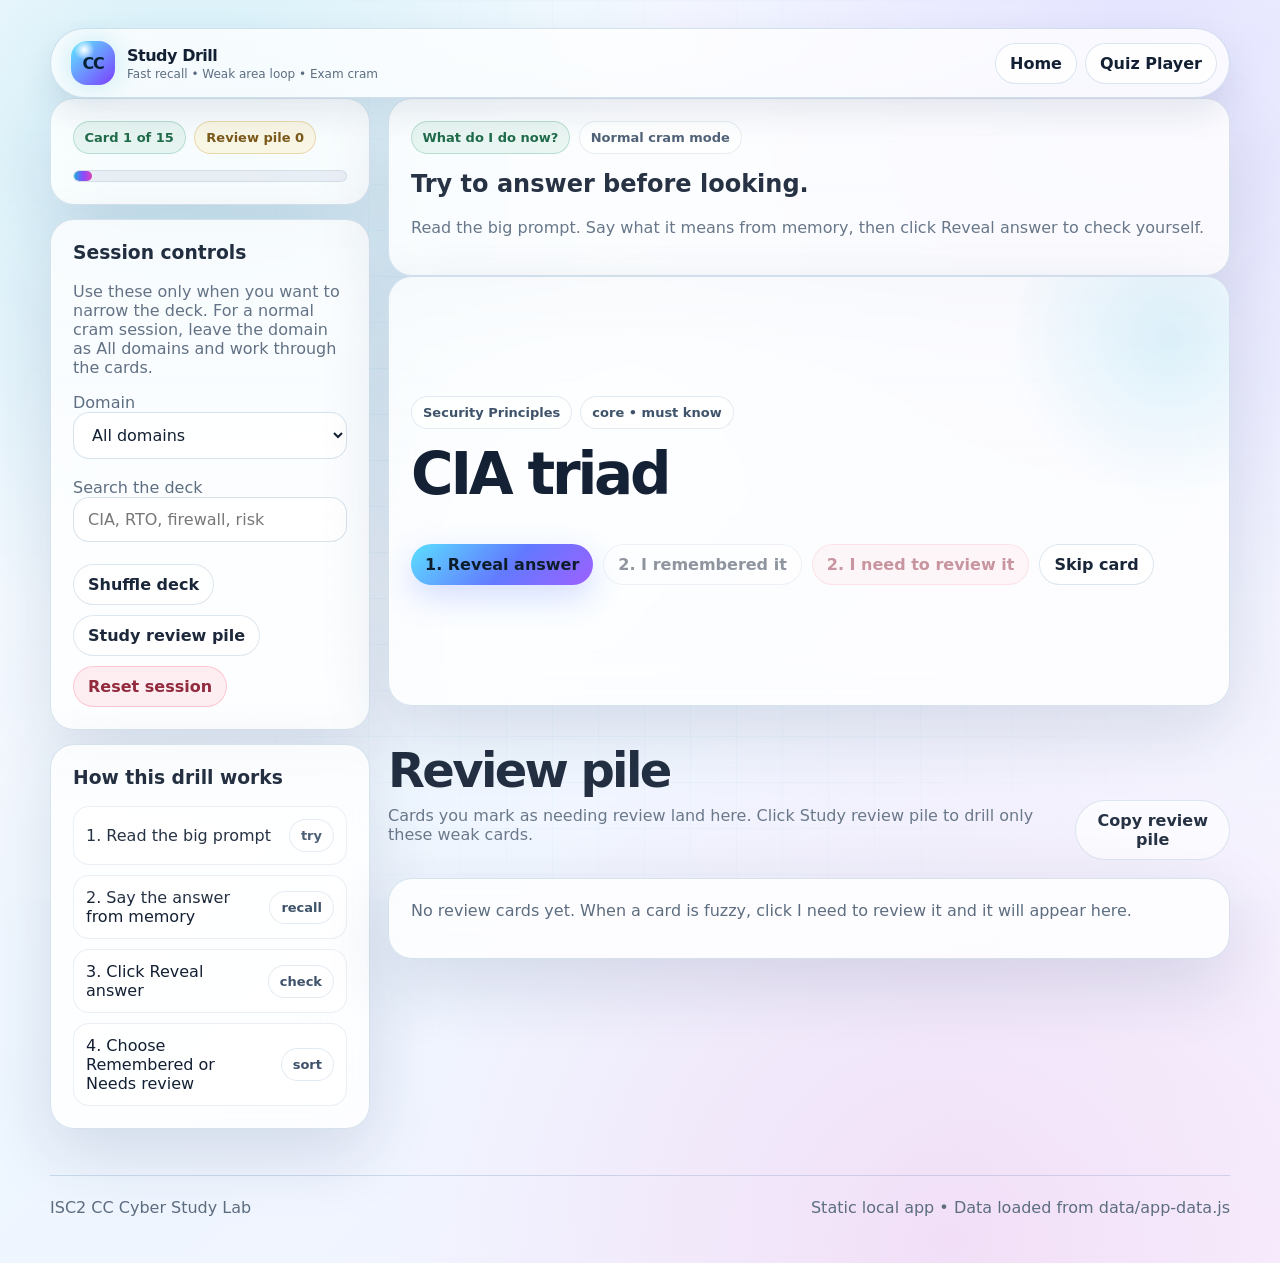
==== tools/drill/index.html @ 87a6f444 "Make drill tool usage clearer" ====
<!doctype html>
<html lang="en">
<head>
  <meta charset="utf-8">
  <meta name="viewport" content="width=device-width, initial-scale=1">
  <title>ISC2 CC Study Drill</title>
  <meta name="description" content="A cyber styled ISC2 CC drill trainer for fast recall and weak area review.">
  <link rel="stylesheet" href="../../assets/styles.css">
</head>
<body>
  <div class="app-shell app-main">
    <header class="nav">
      <a class="brand" href="../../index.html">
        <div class="logo">CC</div>
        <div>
          <div class="brand-title">Study Drill</div>
          <div class="brand-subtitle">Fast recall • Weak area loop • Exam cram</div>
        </div>
      </a>
      <nav class="nav-links">
        <a class="nav-link" href="../../index.html">Home</a>
        <a class="nav-link" href="../quiz/index.html">Quiz Player</a>
      </nav>
    </header>

    <main class="workspace">
      <aside class="sidebar">
        <section class="panel">
          <div class="pill-row">
            <span class="pill good" id="cardCounter">Card 1 of 1</span>
            <span class="pill warn" id="weakCounter">Review pile 0</span>
          </div>
          <div class="progress-shell"><div class="progress-bar" id="progressBar"></div></div>
        </section>

        <section class="panel">
          <h3>Session controls</h3>
          <p class="muted">Use these only when you want to narrow the deck. For a normal cram session, leave the domain as All domains and work through the cards.</p>
          <label class="muted" for="domainFilter">Domain</label>
          <select class="select" id="domainFilter"></select>
          <br><br>
          <label class="muted" for="searchInput">Search the deck</label>
          <input class="search" id="searchInput" placeholder="CIA, RTO, firewall, risk">
          <div class="actions">
            <button class="ghost" id="shuffleBtn">Shuffle deck</button>
            <button class="ghost" id="weakOnlyBtn">Study review pile</button>
            <button class="danger" id="resetBtn">Reset session</button>
          </div>
        </section>

        <section class="panel">
          <h3>How this drill works</h3>
          <div class="table-list">
            <div class="list-row"><span>1. Read the big prompt</span><span class="pill">try</span></div>
            <div class="list-row"><span>2. Say the answer from memory</span><span class="pill">recall</span></div>
            <div class="list-row"><span>3. Click Reveal answer</span><span class="pill">check</span></div>
            <div class="list-row"><span>4. Choose Remembered or Needs review</span><span class="pill">sort</span></div>
          </div>
        </section>
      </aside>

      <section>
        <article class="card">
          <div class="pill-row">
            <span class="pill good">What do I do now?</span>
            <span class="pill" id="modePill">Normal cram mode</span>
          </div>
          <h2 id="taskTitle">Try to answer before looking.</h2>
          <p class="muted" id="taskText">Read the big prompt below. Do not click Reveal until you have tried to say the answer out loud or in your head.</p>
        </article>

        <article class="card flashcard">
          <div class="pill-row">
            <span class="pill" id="domainPill">Domain</span>
            <span class="pill" id="tagPill">Study card</span>
          </div>
          <h1 class="prompt-title" id="promptTitle">Loading</h1>
          <div class="answer-box hidden" id="answerBox">
            <strong>Correct answer</strong>
            <p id="answerText"></p>
            <strong>Memory hook</strong>
            <p id="memoryHook"></p>
          </div>
          <div class="actions">
            <button class="primary" id="revealBtn">1. Reveal answer</button>
            <button id="knownBtn">2. I remembered it</button>
            <button class="danger" id="weakBtn">2. I need to review it</button>
            <button class="ghost" id="nextBtn">Skip card</button>
          </div>
        </article>

        <section class="section">
          <div class="section-head">
            <div>
              <h2>Review pile</h2>
              <p class="muted">Cards you mark as needing review land here. Click Study review pile to drill only these weak cards.</p>
            </div>
            <button class="ghost" id="copyWeakBtn">Copy review pile</button>
          </div>
          <div class="panel table-list" id="weakList"></div>
        </section>
      </section>
    </main>

    <footer class="footer">
      <span>ISC2 CC Cyber Study Lab</span>
      <span>Static local app • Data loaded from data/app-data.js</span>
    </footer>
  </div>

  <script src="../../data/app-data.js"></script>
  <script>
    const data = window.ISC2_CC_DATA || { domains: [], drills: [] }
    const allCards = data.drills || []
    let filteredCards = [...allCards]
    let weakCards = []
    let currentIndex = 0
    let revealed = false
    let weakReviewMode = false

    const els = {
      cardCounter: document.getElementById('cardCounter'),
      weakCounter: document.getElementById('weakCounter'),
      progressBar: document.getElementById('progressBar'),
      domainFilter: document.getElementById('domainFilter'),
      searchInput: document.getElementById('searchInput'),
      promptTitle: document.getElementById('promptTitle'),
      answerBox: document.getElementById('answerBox'),
      answerText: document.getElementById('answerText'),
      memoryHook: document.getElementById('memoryHook'),
      domainPill: document.getElementById('domainPill'),
      tagPill: document.getElementById('tagPill'),
      weakList: document.getElementById('weakList'),
      taskTitle: document.getElementById('taskTitle'),
      taskText: document.getElementById('taskText'),
      modePill: document.getElementById('modePill'),
      knownBtn: document.getElementById('knownBtn'),
      weakBtn: document.getElementById('weakBtn')
    }

    function init() {
      const domains = ['All domains', ...new Set(allCards.map(card => card.domain).filter(Boolean))]
      els.domainFilter.innerHTML = domains.map(domain => `<option value="${domain}">${domain}</option>`).join('')
      applyFilters()
      bindEvents()
    }

    function bindEvents() {
      document.getElementById('revealBtn').onclick = reveal
      document.getElementById('knownBtn').onclick = markKnown
      document.getElementById('weakBtn').onclick = markWeak
      document.getElementById('nextBtn').onclick = nextCard
      document.getElementById('shuffleBtn').onclick = shuffleCards
      document.getElementById('weakOnlyBtn').onclick = reviewWeakOnly
      document.getElementById('resetBtn').onclick = resetSession
      document.getElementById('copyWeakBtn').onclick = copyWeak
      els.domainFilter.onchange = applyFilters
      els.searchInput.oninput = applyFilters
    }

    function currentCard() {
      return filteredCards[currentIndex]
    }

    function applyFilters() {
      weakReviewMode = false
      const domain = els.domainFilter.value || 'All domains'
      const query = els.searchInput.value.trim().toLowerCase()
      filteredCards = allCards.filter(card => {
        const domainMatch = domain === 'All domains' || card.domain === domain
        const searchable = `${card.prompt} ${card.answer} ${card.memoryHook || ''} ${(card.tags || []).join(' ')}`.toLowerCase()
        return domainMatch && searchable.includes(query)
      })
      currentIndex = 0
      render()
    }

    function render() {
      if (!filteredCards.length) {
        els.promptTitle.textContent = 'No cards match this filter'
        els.answerBox.classList.add('hidden')
        els.cardCounter.textContent = 'Card 0 of 0'
        els.progressBar.style.width = '0%'
        els.taskTitle.textContent = 'No matching cards found.'
        els.taskText.textContent = 'Clear the search box or choose All domains to bring cards back.'
        return
      }

      const card = currentCard()
      revealed = false
      els.promptTitle.textContent = card.prompt
      els.answerText.textContent = card.answer
      els.memoryHook.textContent = card.memoryHook || 'No memory hook added yet.'
      els.domainPill.textContent = card.domain || 'Unmapped domain'
      els.tagPill.textContent = (card.tags || ['study card']).join(' • ')
      els.answerBox.classList.add('hidden')
      els.cardCounter.textContent = `Card ${currentIndex + 1} of ${filteredCards.length}`
      els.weakCounter.textContent = `Review pile ${weakCards.length}`
      els.progressBar.style.width = `${((currentIndex + 1) / filteredCards.length) * 100}%`
      els.taskTitle.textContent = 'Try to answer before looking.'
      els.taskText.textContent = 'Read the big prompt. Say what it means from memory, then click Reveal answer to check yourself.'
      els.modePill.textContent = weakReviewMode ? 'Review pile mode' : 'Normal cram mode'
      els.knownBtn.style.opacity = '0.48'
      els.weakBtn.style.opacity = '0.48'
      renderWeakList()
    }

    function reveal() {
      revealed = true
      els.answerBox.classList.remove('hidden')
      els.taskTitle.textContent = 'Now choose your result.'
      els.taskText.textContent = 'If you knew it without help, click I remembered it. If it was fuzzy, wrong, or slow, click I need to review it.'
      els.knownBtn.style.opacity = '1'
      els.weakBtn.style.opacity = '1'
    }

    function markKnown() {
      if (!revealed) {
        reveal()
        return
      }
      const card = currentCard()
      weakCards = weakCards.filter(item => item.id !== card.id)
      nextCard()
    }

    function markWeak() {
      if (!revealed) {
        reveal()
        return
      }
      const card = currentCard()
      if (!weakCards.some(item => item.id === card.id)) weakCards.push(card)
      nextCard()
    }

    function nextCard() {
      if (!filteredCards.length) return
      currentIndex = (currentIndex + 1) % filteredCards.length
      render()
    }

    function shuffleCards() {
      filteredCards = filteredCards.map(value => ({ value, sort: Math.random() })).sort((a, b) => a.sort - b.sort).map(item => item.value)
      currentIndex = 0
      render()
    }

    function reviewWeakOnly() {
      if (!weakCards.length) {
        alert('No review cards yet. Mark something as I need to review it first.')
        return
      }
      weakReviewMode = true
      filteredCards = [...weakCards]
      currentIndex = 0
      render()
    }

    function resetSession() {
      weakReviewMode = false
      weakCards = []
      filteredCards = [...allCards]
      currentIndex = 0
      els.domainFilter.value = 'All domains'
      els.searchInput.value = ''
      render()
    }

    function renderWeakList() {
      if (!weakCards.length) {
        els.weakList.innerHTML = '<p class="muted">No review cards yet. When a card is fuzzy, click I need to review it and it will appear here.</p>'
        return
      }
      els.weakList.innerHTML = weakCards.map(card => `<div class="list-row"><span>${card.prompt}</span><span class="pill warn">${card.domain}</span></div>`).join('')
    }

    function copyWeak() {
      navigator.clipboard.writeText(JSON.stringify(weakCards, null, 2))
      alert('Review pile copied to clipboard')
    }

    init()
  </script>
</body>
</html>
---- assets/styles.css ----
:root {
  color-scheme: light;
  --bg: #f6f9ff;
  --surface: rgba(255, 255, 255, 0.82);
  --surface-strong: rgba(255, 255, 255, 0.96);
  --panel: rgba(255, 255, 255, 0.86);
  --panel-strong: rgba(255, 255, 255, 0.98);
  --line: rgba(38, 103, 155, 0.18);
  --line-strong: rgba(35, 137, 184, 0.35);
  --text: #132033;
  --muted: #5d6d80;
  --cyan: #05a8d8;
  --blue: #4267ff;
  --violet: #7c3cff;
  --pink: #d92fb2;
  --green: #0b8f55;
  --red: #c7334c;
  --amber: #b97900;
  --shadow: 0 24px 70px rgba(29, 53, 89, 0.14);
  --shadow-soft: 0 14px 35px rgba(29, 53, 89, 0.10);
  --radius: 24px;
}

* {
  box-sizing: border-box;
}

html {
  min-height: 100%;
  scroll-behavior: smooth;
}

body {
  min-height: 100%;
  margin: 0;
  font-family: Inter, ui-sans-serif, system-ui, -apple-system, BlinkMacSystemFont, "Segoe UI", sans-serif;
  background:
    radial-gradient(circle at 14% 10%, rgba(5, 168, 216, 0.18), transparent 32%),
    radial-gradient(circle at 88% 4%, rgba(124, 60, 255, 0.12), transparent 34%),
    radial-gradient(circle at 74% 98%, rgba(217, 47, 178, 0.10), transparent 36%),
    linear-gradient(135deg, #fbfdff 0%, #eef6ff 46%, #f7f2ff 100%);
  color: var(--text);
  overflow-x: hidden;
}

body::before {
  content: "";
  position: fixed;
  inset: 0;
  pointer-events: none;
  background-image:
    linear-gradient(rgba(5, 168, 216, 0.09) 1px, transparent 1px),
    linear-gradient(90deg, rgba(5, 168, 216, 0.07) 1px, transparent 1px);
  background-size: 46px 46px;
  mask-image: radial-gradient(circle at center, black, transparent 80%);
}

body::after {
  content: "";
  position: fixed;
  inset: 0;
  pointer-events: none;
  opacity: 0.28;
  background: linear-gradient(180deg, rgba(255,255,255,0.54), transparent 48%, rgba(255,255,255,0.36));
}

a {
  color: inherit;
  text-decoration: none;
}

.app-shell {
  width: min(1180px, calc(100% - 34px));
  margin: 0 auto;
  padding: 24px 0 46px;
  position: relative;
}

.nav {
  position: sticky;
  top: 14px;
  z-index: 30;
  display: flex;
  align-items: center;
  justify-content: space-between;
  gap: 16px;
  padding: 12px;
  border: 1px solid var(--line);
  border-radius: 999px;
  background: rgba(255, 255, 255, 0.76);
  backdrop-filter: blur(18px);
  box-shadow: var(--shadow-soft);
}

.brand {
  display: flex;
  gap: 12px;
  align-items: center;
  padding-left: 8px;
}

.logo {
  width: 44px;
  height: 44px;
  border-radius: 16px;
  display: grid;
  place-items: center;
  background:
    radial-gradient(circle at 30% 20%, white, transparent 22%),
    linear-gradient(135deg, #5deaff, #7c3cff);
  color: #062233;
  font-weight: 900;
  letter-spacing: -0.08em;
  box-shadow: 0 0 28px rgba(5, 168, 216, 0.22);
}

.brand-title {
  font-weight: 900;
  letter-spacing: -0.03em;
}

.brand-subtitle {
  color: var(--muted);
  font-size: 12px;
  margin-top: 2px;
}

.nav-links {
  display: flex;
  gap: 8px;
  flex-wrap: wrap;
  justify-content: flex-end;
}

.nav-link,
.button,
button,
select,
input {
  font: inherit;
}

.nav-link,
.button,
button {
  border: 1px solid rgba(38, 103, 155, 0.16);
  color: var(--text);
  background: rgba(255, 255, 255, 0.76);
  padding: 10px 14px;
  border-radius: 999px;
  cursor: pointer;
  font-weight: 800;
  transition: transform 0.18s ease, border-color 0.18s ease, background 0.18s ease, box-shadow 0.18s ease;
}

.nav-link:hover,
.button:hover,
button:hover {
  transform: translateY(-1px);
  border-color: var(--line-strong);
  box-shadow: 0 0 24px rgba(5, 168, 216, 0.13);
}

.button.primary,
button.primary {
  background: linear-gradient(135deg, #58dfff, #5e76ff 54%, #9b5cff);
  color: #061827;
  border: 0;
  box-shadow: 0 12px 32px rgba(66, 103, 255, 0.22);
}

.button.ghost,
button.ghost {
  background: rgba(255, 255, 255, 0.70);
}

.button.danger,
button.danger {
  color: #8d1f34;
  background: rgba(255, 91, 120, 0.10);
  border-color: rgba(255, 91, 120, 0.28);
}

.hero {
  min-height: 72vh;
  display: grid;
  grid-template-columns: 1.08fr 0.92fr;
  gap: 28px;
  align-items: center;
  padding: 54px 0 30px;
}

.kicker {
  display: inline-flex;
  align-items: center;
  gap: 10px;
  padding: 8px 12px;
  border: 1px solid var(--line);
  border-radius: 999px;
  background: rgba(5, 168, 216, 0.08);
  color: #075b76;
  font-size: 13px;
  font-weight: 800;
  margin-bottom: 20px;
}

.kicker-dot {
  width: 9px;
  height: 9px;
  border-radius: 50%;
  background: var(--green);
  box-shadow: 0 0 16px rgba(11, 143, 85, 0.35);
}

h1,
h2,
h3,
p {
  margin-top: 0;
}

h1 {
  font-size: clamp(42px, 7vw, 88px);
  line-height: 0.92;
  letter-spacing: -0.075em;
  margin-bottom: 20px;
}

.gradient-text {
  background: linear-gradient(100deg, #132033, #058eb7, #8a3cff, #d92fb2);
  background-clip: text;
  color: transparent;
}

.lead {
  color: #53687f;
  font-size: clamp(18px, 2.2vw, 23px);
  line-height: 1.55;
  max-width: 760px;
}

.hero-actions {
  display: flex;
  flex-wrap: wrap;
  gap: 12px;
  margin: 28px 0;
}

.stats {
  display: grid;
  grid-template-columns: repeat(3, minmax(0, 1fr));
  gap: 12px;
  margin-top: 28px;
}

.stat,
.card,
.panel,
.tool-card,
.console {
  border: 1px solid var(--line);
  border-radius: var(--radius);
  background: linear-gradient(180deg, rgba(255,255,255,0.94), rgba(255,255,255,0.70));
  box-shadow: var(--shadow);
  backdrop-filter: blur(22px);
}

.stat {
  padding: 18px;
}

.stat strong {
  display: block;
  font-size: 28px;
  letter-spacing: -0.04em;
}

.stat span {
  color: var(--muted);
  font-size: 13px;
}

.cyber-card {
  position: relative;
  min-height: 490px;
  overflow: hidden;
  padding: 24px;
  border-radius: 34px;
  border: 1px solid var(--line);
  background:
    linear-gradient(160deg, rgba(5, 168, 216, 0.16), transparent 38%),
    linear-gradient(320deg, rgba(217, 47, 178, 0.12), transparent 36%),
    rgba(255, 255, 255, 0.62);
  box-shadow: var(--shadow), inset 0 0 90px rgba(5, 168, 216, 0.08);
}

.orb {
  position: absolute;
  width: 240px;
  height: 240px;
  top: 68px;
  right: 38px;
  border-radius: 50%;
  background:
    radial-gradient(circle at 38% 34%, #ffffff, rgba(93,231,255,0.9) 12%, rgba(124,60,255,0.36) 42%, transparent 72%);
  filter: blur(2px);
  animation: float 7s ease-in-out infinite;
}

.ring {
  position: absolute;
  width: 320px;
  height: 320px;
  top: 28px;
  right: 0;
  border-radius: 50%;
  border: 1px solid rgba(5, 168, 216, 0.32);
  transform: rotateX(62deg) rotateZ(-24deg);
  box-shadow: 0 0 40px rgba(5,168,216,0.12);
}

.console {
  position: absolute;
  left: 24px;
  right: 24px;
  bottom: 24px;
  padding: 18px;
  background: rgba(255, 255, 255, 0.88);
  border-radius: 22px;
  font-family: ui-monospace, SFMono-Regular, Consolas, monospace;
  color: #17314f;
}

.console-line {
  display: flex;
  gap: 12px;
  padding: 7px 0;
  border-bottom: 1px solid rgba(38,103,155,0.12);
}

.console-line:last-child {
  border-bottom: 0;
}

.console-key {
  color: var(--green);
  white-space: nowrap;
}

@keyframes float {
  0%, 100% { transform: translateY(0) scale(1); }
  50% { transform: translateY(-16px) scale(1.04); }
}

.section {
  padding: 36px 0;
}

.section-head {
  display: flex;
  align-items: flex-end;
  justify-content: space-between;
  gap: 24px;
  margin-bottom: 18px;
}

.section h2 {
  font-size: clamp(30px, 4vw, 48px);
  letter-spacing: -0.055em;
  margin-bottom: 8px;
}

.muted {
  color: var(--muted);
}

.grid {
  display: grid;
  gap: 18px;
}

.grid.two {
  grid-template-columns: repeat(2, minmax(0, 1fr));
}

.grid.three {
  grid-template-columns: repeat(3, minmax(0, 1fr));
}

.tool-card {
  position: relative;
  overflow: hidden;
  min-height: 340px;
  padding: 26px;
  background:
    linear-gradient(140deg, rgba(255,255,255,0.96), rgba(255,255,255,0.74)),
    rgba(255, 255, 255, 0.82);
}

.tool-card::before {
  content: "";
  position: absolute;
  inset: -1px;
  background: radial-gradient(circle at 20% 0%, rgba(5,168,216,0.16), transparent 38%), radial-gradient(circle at 100% 20%, rgba(217,47,178,0.10), transparent 34%);
  opacity: 0.9;
  pointer-events: none;
}

.tool-card > * {
  position: relative;
}

.tool-icon {
  width: 58px;
  height: 58px;
  border-radius: 20px;
  display: grid;
  place-items: center;
  background: rgba(5, 168, 216, 0.10);
  border: 1px solid var(--line);
  font-size: 28px;
  margin-bottom: 18px;
}

.tool-card h3 {
  font-size: 28px;
  letter-spacing: -0.04em;
}

.feature-list {
  display: grid;
  gap: 9px;
  margin: 20px 0;
  padding: 0;
  list-style: none;
  color: #40566e;
}

.feature-list li {
  display: flex;
  gap: 10px;
  align-items: flex-start;
}

.feature-list li::before {
  content: "✦";
  color: var(--cyan);
}

.card,
.panel {
  padding: 22px;
  background: rgba(255, 255, 255, 0.82);
}

.app-main {
  padding-top: 28px;
}

.workspace {
  display: grid;
  grid-template-columns: 320px 1fr;
  gap: 18px;
  align-items: start;
}

.sidebar {
  position: sticky;
  top: 96px;
  display: grid;
  gap: 14px;
}

.select,
.search,
textarea {
  width: 100%;
  border: 1px solid var(--line);
  border-radius: 16px;
  color: var(--text);
  background: rgba(255,255,255,0.82);
  padding: 12px 14px;
  outline: none;
}

.select:focus,
.search:focus,
textarea:focus {
  border-color: var(--line-strong);
  box-shadow: 0 0 0 4px rgba(5, 168, 216, 0.10);
}

textarea {
  min-height: 180px;
  font-family: ui-monospace, SFMono-Regular, Consolas, monospace;
  resize: vertical;
}

.progress-shell {
  height: 12px;
  overflow: hidden;
  border-radius: 999px;
  background: rgba(30, 71, 110, 0.08);
  border: 1px solid rgba(30, 71, 110, 0.10);
}

.progress-bar {
  height: 100%;
  width: 0%;
  background: linear-gradient(90deg, var(--cyan), var(--violet), var(--pink));
  border-radius: inherit;
  transition: width 0.25s ease;
}

.flashcard,
.quiz-card {
  min-height: 430px;
  display: grid;
  align-content: center;
  position: relative;
  overflow: hidden;
}

.flashcard::before,
.quiz-card::before {
  content: "";
  position: absolute;
  width: 360px;
  height: 360px;
  right: -120px;
  top: -120px;
  border-radius: 50%;
  background: radial-gradient(circle, rgba(5,168,216,0.13), transparent 65%);
}

.flashcard > *,
.quiz-card > * {
  position: relative;
}

.prompt-title,
.question-title {
  font-size: clamp(32px, 5vw, 58px);
  line-height: 1.02;
  letter-spacing: -0.055em;
  margin-bottom: 18px;
}

.answer-box {
  border: 1px solid rgba(11, 143, 85, 0.24);
  background: rgba(11, 143, 85, 0.07);
  border-radius: 22px;
  padding: 20px;
  color: #153b28;
  line-height: 1.6;
  margin: 18px 0;
}

.hidden {
  display: none !important;
}

.actions {
  display: flex;
  gap: 10px;
  flex-wrap: wrap;
  margin-top: 22px;
}

.pill-row {
  display: flex;
  gap: 8px;
  flex-wrap: wrap;
  margin-bottom: 16px;
}

.pill {
  display: inline-flex;
  align-items: center;
  gap: 8px;
  padding: 8px 11px;
  border-radius: 999px;
  background: rgba(255,255,255,0.72);
  border: 1px solid rgba(38,103,155,0.13);
  color: #3e526a;
  font-size: 13px;
  font-weight: 800;
}

.pill.good { color: #075b36; border-color: rgba(11,143,85,0.25); background: rgba(11,143,85,0.08); }
.pill.warn { color: #6c4700; border-color: rgba(185,121,0,0.28); background: rgba(255,209,102,0.18); }
.pill.bad { color: #8d1f34; border-color: rgba(199,51,76,0.24); background: rgba(255,91,120,0.10); }

.option-list {
  display: grid;
  gap: 12px;
  margin: 22px 0;
}

.option {
  width: 100%;
  text-align: left;
  border-radius: 18px;
  background: rgba(255,255,255,0.74);
  border: 1px solid rgba(38,103,155,0.14);
  padding: 16px;
  line-height: 1.45;
}

.option.selected {
  border-color: var(--cyan);
  background: rgba(5,168,216,0.10);
}

.option.correct {
  border-color: var(--green);
  background: rgba(11,143,85,0.10);
}

.option.wrong {
  border-color: var(--red);
  background: rgba(255,91,120,0.10);
}

.feedback {
  border-radius: 20px;
  padding: 18px;
  margin-top: 18px;
  border: 1px solid var(--line);
  background: rgba(255,255,255,0.72);
}

.table-list {
  display: grid;
  gap: 10px;
}

.list-row {
  display: flex;
  justify-content: space-between;
  gap: 12px;
  align-items: center;
  padding: 12px;
  border-radius: 16px;
  background: rgba(255,255,255,0.70);
  border: 1px solid rgba(38,103,155,0.10);
}

.footer {
  margin-top: 46px;
  padding-top: 22px;
  border-top: 1px solid var(--line);
  color: var(--muted);
  display: flex;
  justify-content: space-between;
  gap: 18px;
  flex-wrap: wrap;
}

@media (max-width: 920px) {
  .hero,
  .workspace,
  .grid.two,
  .grid.three {
    grid-template-columns: 1fr;
  }

  .sidebar {
    position: static;
  }

  .nav {
    border-radius: 24px;
    align-items: flex-start;
    flex-direction: column;
  }

  .nav-links {
    justify-content: flex-start;
  }

  .stats {
    grid-template-columns: 1fr;
  }
}
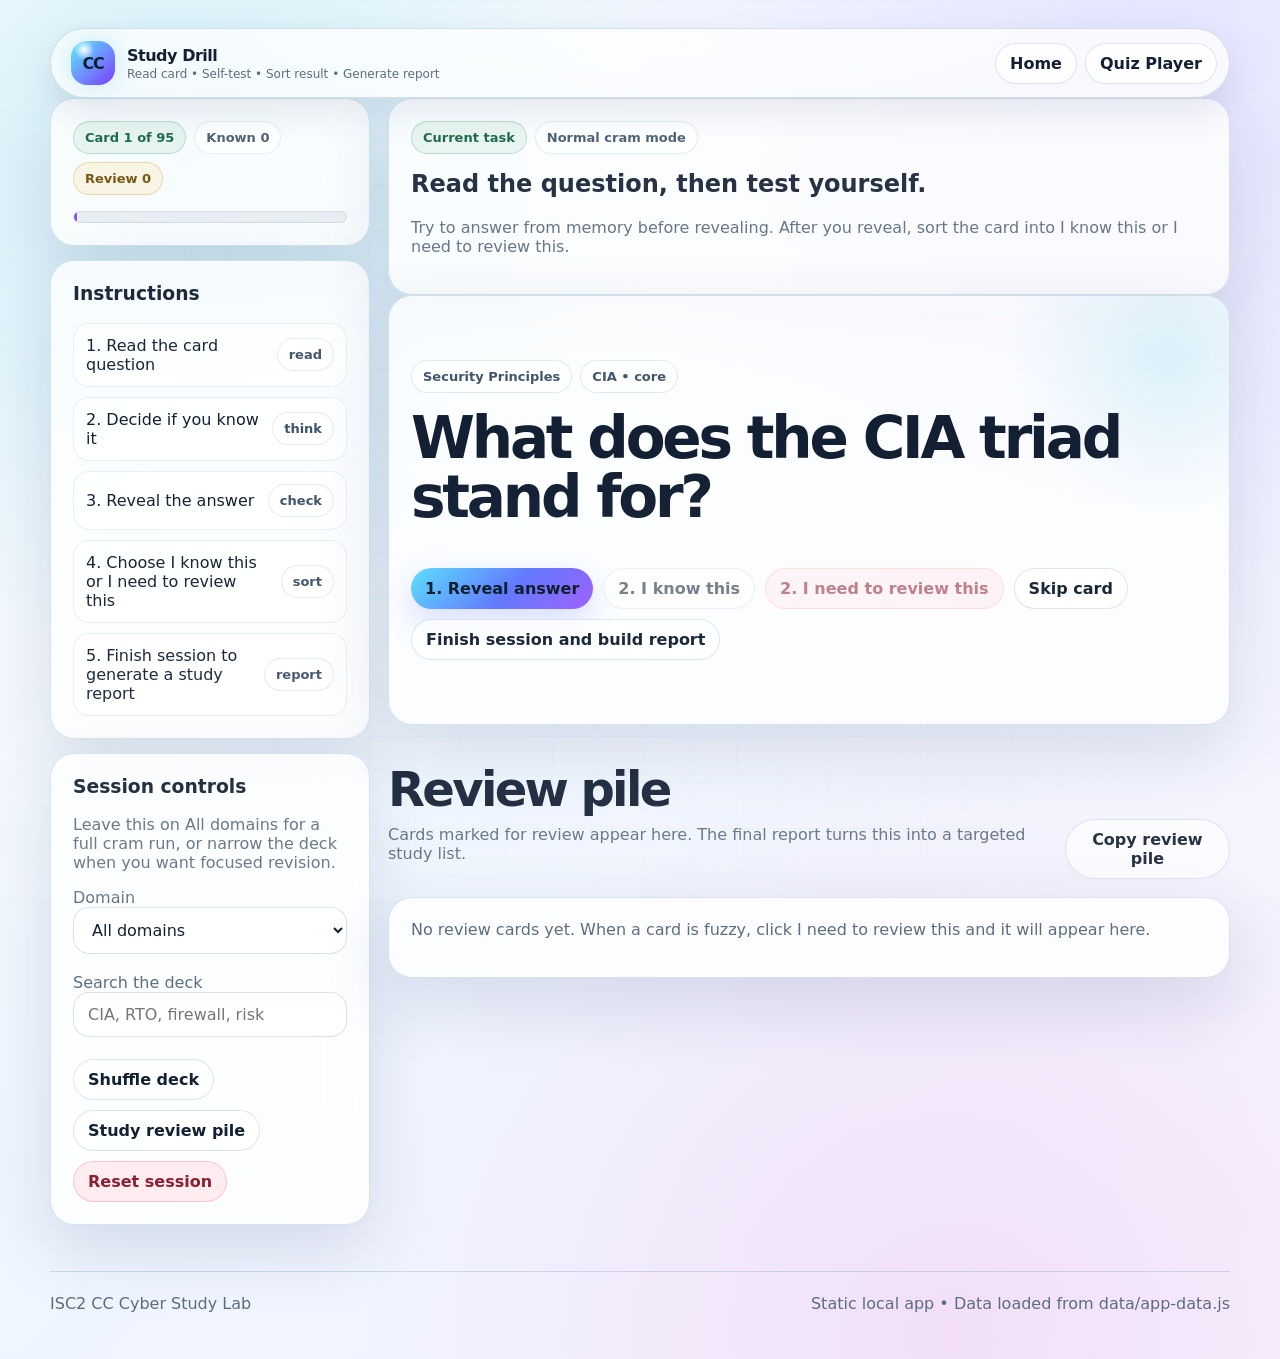
==== commit dda2cf47: "Add guided drill workflow and session report" ====
--- a/tools/drill/index.html
+++ b/tools/drill/index.html
@@ -4,7 +4,7 @@
   <meta charset="utf-8">
   <meta name="viewport" content="width=device-width, initial-scale=1">
   <title>ISC2 CC Study Drill</title>
-  <meta name="description" content="A cyber styled ISC2 CC drill trainer for fast recall and weak area review.">
+  <meta name="description" content="A cyber styled ISC2 CC drill trainer for fast recall, weak area review, and study reporting.">
   <link rel="stylesheet" href="../../assets/styles.css">
 </head>
 <body>
@@ -14,7 +14,7 @@
         <div class="logo">CC</div>
         <div>
           <div class="brand-title">Study Drill</div>
-          <div class="brand-subtitle">Fast recall • Weak area loop • Exam cram</div>
+          <div class="brand-subtitle">Read card • Self-test • Sort result • Generate report</div>
         </div>
       </a>
       <nav class="nav-links">
@@ -28,14 +28,26 @@
         <section class="panel">
           <div class="pill-row">
             <span class="pill good" id="cardCounter">Card 1 of 1</span>
-            <span class="pill warn" id="weakCounter">Review pile 0</span>
+            <span class="pill" id="knownCounter">Known 0</span>
+            <span class="pill warn" id="weakCounter">Review 0</span>
           </div>
           <div class="progress-shell"><div class="progress-bar" id="progressBar"></div></div>
+        </section>
+
+        <section class="panel">
+          <h3>Instructions</h3>
+          <div class="table-list">
+            <div class="list-row"><span>1. Read the card question</span><span class="pill">read</span></div>
+            <div class="list-row"><span>2. Decide if you know it</span><span class="pill">think</span></div>
+            <div class="list-row"><span>3. Reveal the answer</span><span class="pill">check</span></div>
+            <div class="list-row"><span>4. Choose I know this or I need to review this</span><span class="pill">sort</span></div>
+            <div class="list-row"><span>5. Finish session to generate a study report</span><span class="pill">report</span></div>
+          </div>
         </section>
 
         <section class="panel">
           <h3>Session controls</h3>
-          <p class="muted">Use these only when you want to narrow the deck. For a normal cram session, leave the domain as All domains and work through the cards.</p>
+          <p class="muted">Leave this on All domains for a full cram run, or narrow the deck when you want focused revision.</p>
           <label class="muted" for="domainFilter">Domain</label>
           <select class="select" id="domainFilter"></select>
           <br><br>
@@ -47,26 +59,16 @@
             <button class="danger" id="resetBtn">Reset session</button>
           </div>
         </section>
-
-        <section class="panel">
-          <h3>How this drill works</h3>
-          <div class="table-list">
-            <div class="list-row"><span>1. Read the big prompt</span><span class="pill">try</span></div>
-            <div class="list-row"><span>2. Say the answer from memory</span><span class="pill">recall</span></div>
-            <div class="list-row"><span>3. Click Reveal answer</span><span class="pill">check</span></div>
-            <div class="list-row"><span>4. Choose Remembered or Needs review</span><span class="pill">sort</span></div>
-          </div>
-        </section>
       </aside>
 
       <section>
         <article class="card">
           <div class="pill-row">
-            <span class="pill good">What do I do now?</span>
+            <span class="pill good">Current task</span>
             <span class="pill" id="modePill">Normal cram mode</span>
           </div>
-          <h2 id="taskTitle">Try to answer before looking.</h2>
-          <p class="muted" id="taskText">Read the big prompt below. Do not click Reveal until you have tried to say the answer out loud or in your head.</p>
+          <h2 id="taskTitle">Read the question, then test yourself.</h2>
+          <p class="muted" id="taskText">Try to answer the card from memory before revealing the correct answer. Be honest when sorting the card.</p>
         </article>
 
         <article class="card flashcard">
@@ -83,9 +85,10 @@
           </div>
           <div class="actions">
             <button class="primary" id="revealBtn">1. Reveal answer</button>
-            <button id="knownBtn">2. I remembered it</button>
-            <button class="danger" id="weakBtn">2. I need to review it</button>
+            <button id="knownBtn">2. I know this</button>
+            <button class="danger" id="weakBtn">2. I need to review this</button>
             <button class="ghost" id="nextBtn">Skip card</button>
+            <button class="ghost" id="finishBtn">Finish session and build report</button>
           </div>
         </article>
 
@@ -93,11 +96,22 @@
           <div class="section-head">
             <div>
               <h2>Review pile</h2>
-              <p class="muted">Cards you mark as needing review land here. Click Study review pile to drill only these weak cards.</p>
+              <p class="muted">Cards marked for review appear here. The final report turns this into a targeted study list.</p>
             </div>
             <button class="ghost" id="copyWeakBtn">Copy review pile</button>
           </div>
           <div class="panel table-list" id="weakList"></div>
+        </section>
+
+        <section class="section hidden" id="reportSection">
+          <div class="section-head">
+            <div>
+              <h2>Study report</h2>
+              <p class="muted">Use this report to decide what to study next. Later, this can feed generated study material and retesting.</p>
+            </div>
+            <button class="ghost" id="copyReportBtn">Copy report</button>
+          </div>
+          <div class="panel" id="reportBox"></div>
         </section>
       </section>
     </main>
@@ -114,12 +128,16 @@
     const allCards = data.drills || []
     let filteredCards = [...allCards]
     let weakCards = []
+    let knownCards = []
+    let skippedCards = []
     let currentIndex = 0
     let revealed = false
     let weakReviewMode = false
+    let lastReport = ''
 
     const els = {
       cardCounter: document.getElementById('cardCounter'),
+      knownCounter: document.getElementById('knownCounter'),
       weakCounter: document.getElementById('weakCounter'),
       progressBar: document.getElementById('progressBar'),
       domainFilter: document.getElementById('domainFilter'),
@@ -135,7 +153,9 @@
       taskText: document.getElementById('taskText'),
       modePill: document.getElementById('modePill'),
       knownBtn: document.getElementById('knownBtn'),
-      weakBtn: document.getElementById('weakBtn')
+      weakBtn: document.getElementById('weakBtn'),
+      reportSection: document.getElementById('reportSection'),
+      reportBox: document.getElementById('reportBox')
     }
 
     function init() {
@@ -149,17 +169,23 @@
       document.getElementById('revealBtn').onclick = reveal
       document.getElementById('knownBtn').onclick = markKnown
       document.getElementById('weakBtn').onclick = markWeak
-      document.getElementById('nextBtn').onclick = nextCard
+      document.getElementById('nextBtn').onclick = skipCard
       document.getElementById('shuffleBtn').onclick = shuffleCards
       document.getElementById('weakOnlyBtn').onclick = reviewWeakOnly
       document.getElementById('resetBtn').onclick = resetSession
       document.getElementById('copyWeakBtn').onclick = copyWeak
+      document.getElementById('finishBtn').onclick = finishSession
+      document.getElementById('copyReportBtn').onclick = copyReport
       els.domainFilter.onchange = applyFilters
       els.searchInput.oninput = applyFilters
     }
 
     function currentCard() {
       return filteredCards[currentIndex]
+    }
+
+    function uniquePush(list, card) {
+      if (!list.some(item => item.id === card.id)) list.push(card)
     }
 
     function applyFilters() {
@@ -195,21 +221,22 @@
       els.tagPill.textContent = (card.tags || ['study card']).join(' • ')
       els.answerBox.classList.add('hidden')
       els.cardCounter.textContent = `Card ${currentIndex + 1} of ${filteredCards.length}`
-      els.weakCounter.textContent = `Review pile ${weakCards.length}`
+      els.knownCounter.textContent = `Known ${knownCards.length}`
+      els.weakCounter.textContent = `Review ${weakCards.length}`
       els.progressBar.style.width = `${((currentIndex + 1) / filteredCards.length) * 100}%`
-      els.taskTitle.textContent = 'Try to answer before looking.'
-      els.taskText.textContent = 'Read the big prompt. Say what it means from memory, then click Reveal answer to check yourself.'
+      els.taskTitle.textContent = 'Read the question, then test yourself.'
+      els.taskText.textContent = 'Try to answer from memory before revealing. After you reveal, sort the card into I know this or I need to review this.'
       els.modePill.textContent = weakReviewMode ? 'Review pile mode' : 'Normal cram mode'
-      els.knownBtn.style.opacity = '0.48'
-      els.weakBtn.style.opacity = '0.48'
+      els.knownBtn.style.opacity = '0.58'
+      els.weakBtn.style.opacity = '0.58'
       renderWeakList()
     }
 
     function reveal() {
       revealed = true
       els.answerBox.classList.remove('hidden')
-      els.taskTitle.textContent = 'Now choose your result.'
-      els.taskText.textContent = 'If you knew it without help, click I remembered it. If it was fuzzy, wrong, or slow, click I need to review it.'
+      els.taskTitle.textContent = 'Now sort the card.'
+      els.taskText.textContent = 'Choose I know this if recall was fast and accurate. Choose I need to review this if it was slow, fuzzy, incomplete, or wrong.'
       els.knownBtn.style.opacity = '1'
       els.weakBtn.style.opacity = '1'
     }
@@ -220,6 +247,7 @@
         return
       }
       const card = currentCard()
+      uniquePush(knownCards, card)
       weakCards = weakCards.filter(item => item.id !== card.id)
       nextCard()
     }
@@ -230,7 +258,14 @@
         return
       }
       const card = currentCard()
-      if (!weakCards.some(item => item.id === card.id)) weakCards.push(card)
+      uniquePush(weakCards, card)
+      knownCards = knownCards.filter(item => item.id !== card.id)
+      nextCard()
+    }
+
+    function skipCard() {
+      const card = currentCard()
+      uniquePush(skippedCards, card)
       nextCard()
     }
 
@@ -248,7 +283,7 @@
 
     function reviewWeakOnly() {
       if (!weakCards.length) {
-        alert('No review cards yet. Mark something as I need to review it first.')
+        alert('No review cards yet. Mark something as I need to review this first.')
         return
       }
       weakReviewMode = true
@@ -260,24 +295,78 @@
     function resetSession() {
       weakReviewMode = false
       weakCards = []
+      knownCards = []
+      skippedCards = []
       filteredCards = [...allCards]
       currentIndex = 0
       els.domainFilter.value = 'All domains'
       els.searchInput.value = ''
+      els.reportSection.classList.add('hidden')
       render()
     }
 
     function renderWeakList() {
       if (!weakCards.length) {
-        els.weakList.innerHTML = '<p class="muted">No review cards yet. When a card is fuzzy, click I need to review it and it will appear here.</p>'
+        els.weakList.innerHTML = '<p class="muted">No review cards yet. When a card is fuzzy, click I need to review this and it will appear here.</p>'
         return
       }
       els.weakList.innerHTML = weakCards.map(card => `<div class="list-row"><span>${card.prompt}</span><span class="pill warn">${card.domain}</span></div>`).join('')
+    }
+
+    function groupByDomain(cards) {
+      return cards.reduce((acc, card) => {
+        const domain = card.domain || 'Unmapped'
+        acc[domain] = acc[domain] || []
+        acc[domain].push(card)
+        return acc
+      }, {})
+    }
+
+    function finishSession() {
+      const reviewedIds = new Set([...knownCards, ...weakCards].map(card => card.id))
+      const notReviewed = allCards.filter(card => !reviewedIds.has(card.id))
+      const weakByDomain = groupByDomain(weakCards)
+      const lines = []
+      lines.push('ISC2 CC Study Drill Report')
+      lines.push(`Generated: ${new Date().toLocaleString()}`)
+      lines.push('')
+      lines.push(`Cards in deck: ${allCards.length}`)
+      lines.push(`Marked known: ${knownCards.length}`)
+      lines.push(`Needs review: ${weakCards.length}`)
+      lines.push(`Not yet sorted: ${notReviewed.length}`)
+      lines.push('')
+      lines.push('Study next:')
+      if (!weakCards.length) {
+        lines.push('- No weak cards marked. Run another shuffled pass or move to quiz mode.')
+      } else {
+        Object.entries(weakByDomain).forEach(([domain, cards]) => {
+          lines.push(`- ${domain}: ${cards.length} card(s)`)
+          cards.slice(0, 12).forEach(card => lines.push(`  - ${card.prompt}`))
+        })
+      }
+      lines.push('')
+      lines.push('Next action:')
+      lines.push('- Re-study the weak topics above, then run Study review pile and retest.')
+      lines.push('- After that, open Quiz Player and attempt related questions.')
+
+      lastReport = lines.join('\n')
+      els.reportSection.classList.remove('hidden')
+      els.reportBox.innerHTML = `<pre style="white-space:pre-wrap;line-height:1.55;margin:0">${escapeHtml(lastReport)}</pre>`
+      els.reportSection.scrollIntoView({ behavior: 'smooth' })
+    }
+
+    function escapeHtml(text) {
+      return text.replace(/[&<>"]/g, char => ({ '&': '&amp;', '<': '&lt;', '>': '&gt;', '"': '&quot;' }[char]))
     }
 
     function copyWeak() {
       navigator.clipboard.writeText(JSON.stringify(weakCards, null, 2))
       alert('Review pile copied to clipboard')
+    }
+
+    function copyReport() {
+      navigator.clipboard.writeText(lastReport || 'No report generated yet')
+      alert('Study report copied to clipboard')
     }
 
     init()
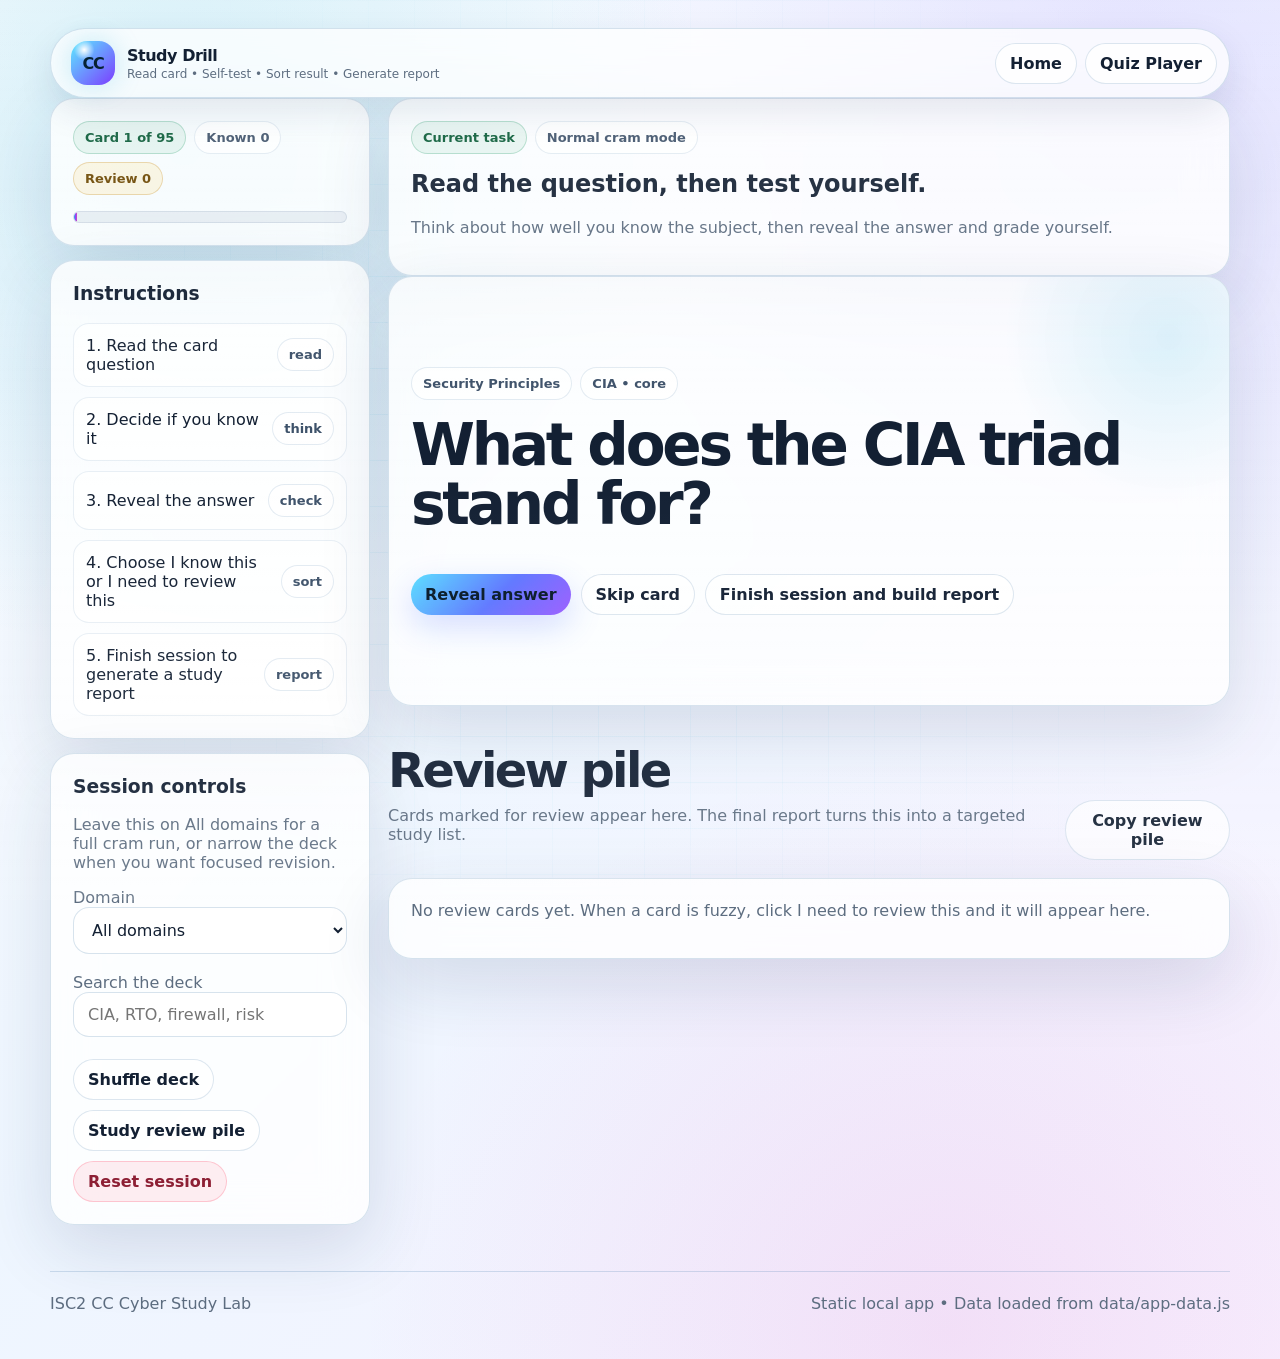
==== commit 1589e342: "Improve drill card button flow" ====
--- a/tools/drill/index.html
+++ b/tools/drill/index.html
@@ -68,7 +68,7 @@
             <span class="pill" id="modePill">Normal cram mode</span>
           </div>
           <h2 id="taskTitle">Read the question, then test yourself.</h2>
-          <p class="muted" id="taskText">Try to answer the card from memory before revealing the correct answer. Be honest when sorting the card.</p>
+          <p class="muted" id="taskText">Think about how well you know the subject, then reveal the answer and grade yourself.</p>
         </article>
 
         <article class="card flashcard">
@@ -84,9 +84,9 @@
             <p id="memoryHook"></p>
           </div>
           <div class="actions">
-            <button class="primary" id="revealBtn">1. Reveal answer</button>
-            <button id="knownBtn">2. I know this</button>
-            <button class="danger" id="weakBtn">2. I need to review this</button>
+            <button class="primary" id="revealBtn">Reveal answer</button>
+            <button id="knownBtn">I know this</button>
+            <button class="danger" id="weakBtn">I need to review this</button>
             <button class="ghost" id="nextBtn">Skip card</button>
             <button class="ghost" id="finishBtn">Finish session and build report</button>
           </div>
@@ -132,6 +132,7 @@
     let skippedCards = []
     let currentIndex = 0
     let revealed = false
+    let graded = false
     let weakReviewMode = false
     let lastReport = ''
 
@@ -152,8 +153,10 @@
       taskTitle: document.getElementById('taskTitle'),
       taskText: document.getElementById('taskText'),
       modePill: document.getElementById('modePill'),
+      revealBtn: document.getElementById('revealBtn'),
       knownBtn: document.getElementById('knownBtn'),
       weakBtn: document.getElementById('weakBtn'),
+      nextBtn: document.getElementById('nextBtn'),
       reportSection: document.getElementById('reportSection'),
       reportBox: document.getElementById('reportBox')
     }
@@ -166,10 +169,10 @@
     }
 
     function bindEvents() {
-      document.getElementById('revealBtn').onclick = reveal
-      document.getElementById('knownBtn').onclick = markKnown
-      document.getElementById('weakBtn').onclick = markWeak
-      document.getElementById('nextBtn').onclick = skipCard
+      els.revealBtn.onclick = reveal
+      els.knownBtn.onclick = markKnown
+      els.weakBtn.onclick = markWeak
+      els.nextBtn.onclick = handleNextButton
       document.getElementById('shuffleBtn').onclick = shuffleCards
       document.getElementById('weakOnlyBtn').onclick = reviewWeakOnly
       document.getElementById('resetBtn').onclick = resetSession
@@ -186,6 +189,12 @@
 
     function uniquePush(list, card) {
       if (!list.some(item => item.id === card.id)) list.push(card)
+    }
+
+    function setDisabled(button, disabled) {
+      button.disabled = disabled
+      button.style.opacity = disabled ? '0.45' : '1'
+      button.style.cursor = disabled ? 'not-allowed' : 'pointer'
     }
 
     function applyFilters() {
@@ -214,6 +223,7 @@
 
       const card = currentCard()
       revealed = false
+      graded = false
       els.promptTitle.textContent = card.prompt
       els.answerText.textContent = card.answer
       els.memoryHook.textContent = card.memoryHook || 'No memory hook added yet.'
@@ -225,41 +235,81 @@
       els.weakCounter.textContent = `Review ${weakCards.length}`
       els.progressBar.style.width = `${((currentIndex + 1) / filteredCards.length) * 100}%`
       els.taskTitle.textContent = 'Read the question, then test yourself.'
-      els.taskText.textContent = 'Try to answer from memory before revealing. After you reveal, sort the card into I know this or I need to review this.'
+      els.taskText.textContent = 'Think about how well you know the subject, then reveal the answer and grade yourself.'
       els.modePill.textContent = weakReviewMode ? 'Review pile mode' : 'Normal cram mode'
-      els.knownBtn.style.opacity = '0.58'
-      els.weakBtn.style.opacity = '0.58'
+
+      els.revealBtn.classList.remove('ghost')
+      els.revealBtn.classList.add('primary')
+      setDisabled(els.revealBtn, false)
+      els.knownBtn.classList.add('hidden')
+      els.weakBtn.classList.add('hidden')
+      els.nextBtn.classList.remove('hidden')
+      els.nextBtn.textContent = 'Skip card'
+      setDisabled(els.knownBtn, false)
+      setDisabled(els.weakBtn, false)
+      setDisabled(els.nextBtn, false)
+
       renderWeakList()
     }
 
     function reveal() {
+      if (revealed) return
       revealed = true
       els.answerBox.classList.remove('hidden')
-      els.taskTitle.textContent = 'Now sort the card.'
+      els.taskTitle.textContent = 'Now grade yourself.'
       els.taskText.textContent = 'Choose I know this if recall was fast and accurate. Choose I need to review this if it was slow, fuzzy, incomplete, or wrong.'
-      els.knownBtn.style.opacity = '1'
-      els.weakBtn.style.opacity = '1'
+      els.revealBtn.classList.remove('primary')
+      els.revealBtn.classList.add('ghost')
+      setDisabled(els.revealBtn, true)
+      els.knownBtn.classList.remove('hidden')
+      els.weakBtn.classList.remove('hidden')
+      els.nextBtn.classList.add('hidden')
     }
 
     function markKnown() {
-      if (!revealed) {
-        reveal()
-        return
-      }
+      if (!revealed || graded) return
       const card = currentCard()
       uniquePush(knownCards, card)
       weakCards = weakCards.filter(item => item.id !== card.id)
-      nextCard()
+      graded = true
+      lockGrade('known')
     }
 
     function markWeak() {
-      if (!revealed) {
-        reveal()
-        return
-      }
+      if (!revealed || graded) return
       const card = currentCard()
       uniquePush(weakCards, card)
       knownCards = knownCards.filter(item => item.id !== card.id)
+      graded = true
+      lockGrade('weak')
+    }
+
+    function lockGrade(choice) {
+      setDisabled(els.knownBtn, true)
+      setDisabled(els.weakBtn, true)
+      if (choice === 'known') {
+        els.knownBtn.style.opacity = '1'
+        els.weakBtn.style.opacity = '0.35'
+        els.taskTitle.textContent = 'Card marked as known.'
+        els.taskText.textContent = 'Great. Move to the next card when you are ready.'
+      } else {
+        els.knownBtn.style.opacity = '0.35'
+        els.weakBtn.style.opacity = '1'
+        els.taskTitle.textContent = 'Card added to your review pile.'
+        els.taskText.textContent = 'This topic will appear in your study report so you can review and retest it later.'
+      }
+      els.nextBtn.textContent = 'Next card'
+      els.nextBtn.classList.remove('hidden')
+      els.knownCounter.textContent = `Known ${knownCards.length}`
+      els.weakCounter.textContent = `Review ${weakCards.length}`
+      renderWeakList()
+    }
+
+    function handleNextButton() {
+      if (!revealed) {
+        skipCard()
+        return
+      }
       nextCard()
     }
 
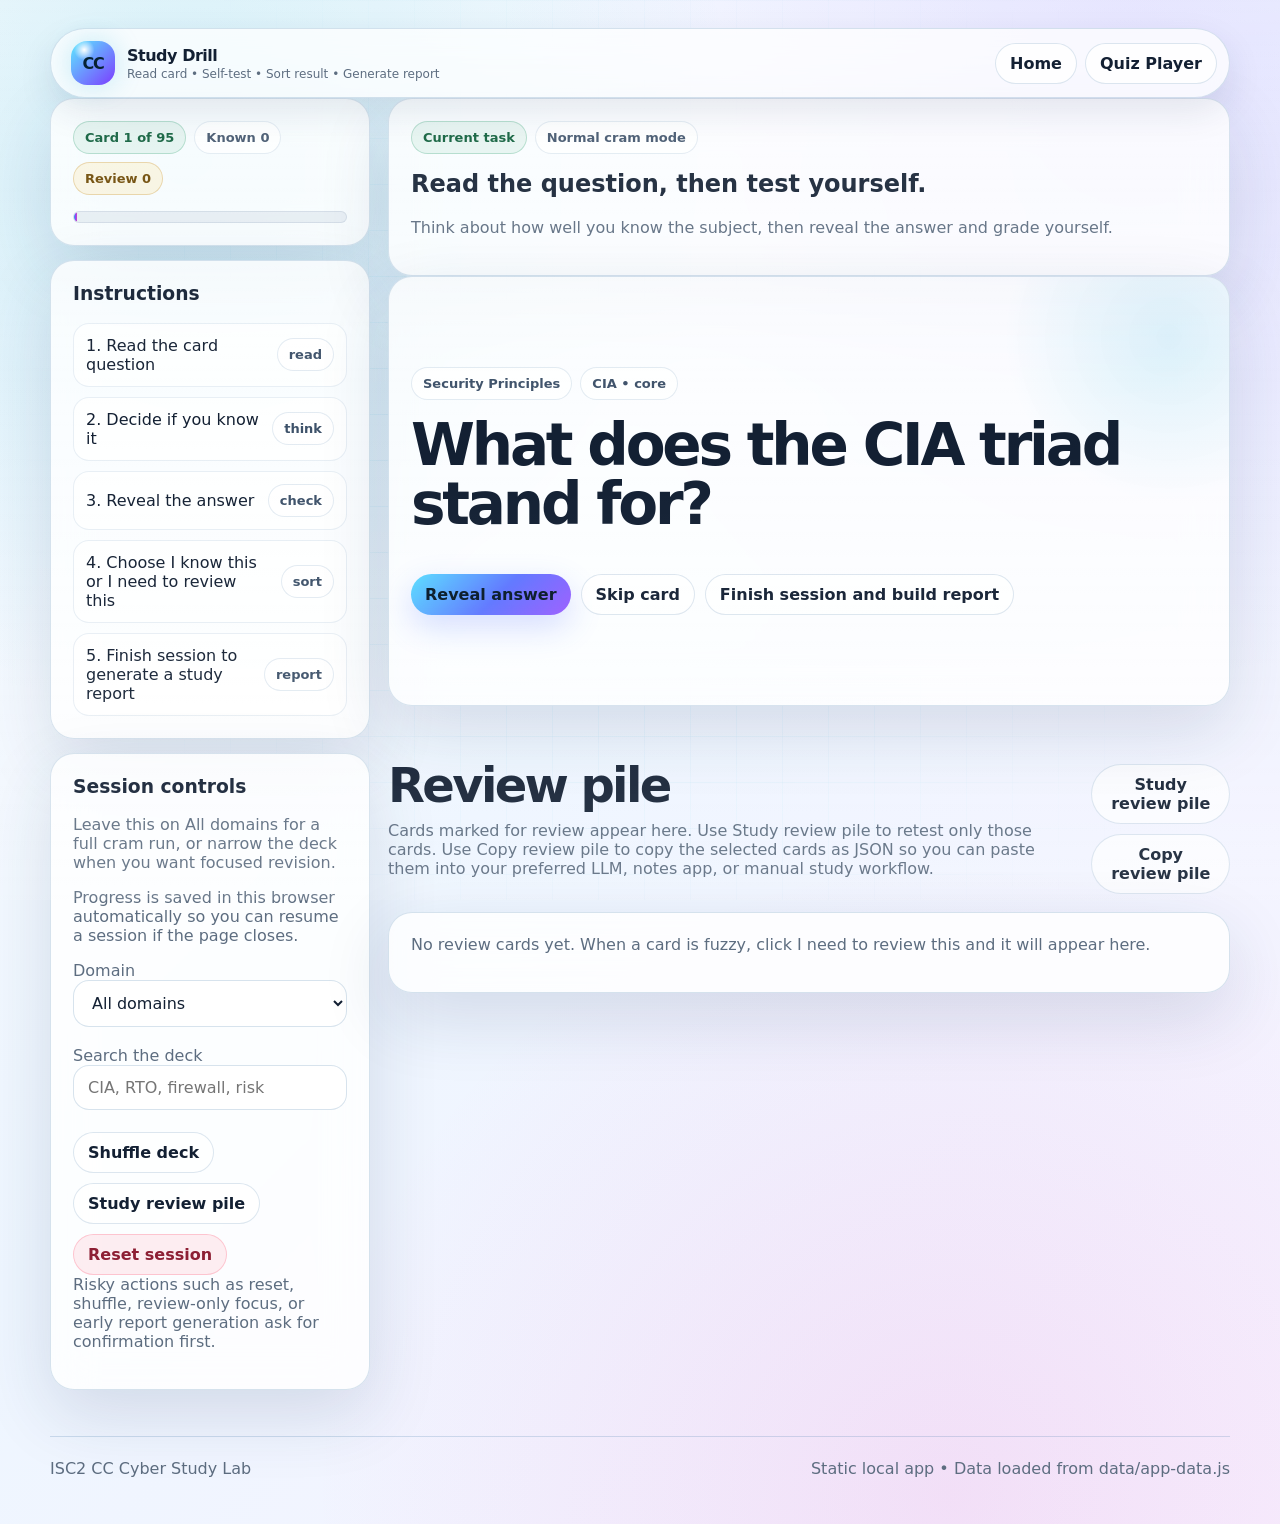
==== commit 84082ff0: "Improve review pile guidance and session safety" ====
--- a/tools/drill/index.html
+++ b/tools/drill/index.html
@@ -48,6 +48,7 @@
         <section class="panel">
           <h3>Session controls</h3>
           <p class="muted">Leave this on All domains for a full cram run, or narrow the deck when you want focused revision.</p>
+          <p class="muted">Progress is saved in this browser automatically so you can resume a session if the page closes.</p>
           <label class="muted" for="domainFilter">Domain</label>
           <select class="select" id="domainFilter"></select>
           <br><br>
@@ -58,6 +59,7 @@
             <button class="ghost" id="weakOnlyBtn">Study review pile</button>
             <button class="danger" id="resetBtn">Reset session</button>
           </div>
+          <p class="muted">Risky actions such as reset, shuffle, review-only focus, or early report generation ask for confirmation first.</p>
         </section>
       </aside>
 
@@ -69,6 +71,15 @@
           </div>
           <h2 id="taskTitle">Read the question, then test yourself.</h2>
           <p class="muted" id="taskText">Think about how well you know the subject, then reveal the answer and grade yourself.</p>
+          <div class="hidden" id="lastActionBox">
+            <div class="feedback">
+              <h3 id="lastActionTitle">Last card summary</h3>
+              <p id="lastActionText" class="muted"></p>
+              <div class="actions">
+                <button class="ghost" id="goBackBtn">Go back and redo last card</button>
+              </div>
+            </div>
+          </div>
         </article>
 
         <article class="card flashcard">
@@ -83,11 +94,15 @@
             <strong>Memory hook</strong>
             <p id="memoryHook"></p>
           </div>
+          <div class="hidden" id="noteBox">
+            <label class="muted" for="reviewNote">Optional review note</label>
+            <textarea id="reviewNote" placeholder="Example: I keep forgetting Integrity means unauthorised modification."></textarea>
+          </div>
           <div class="actions">
             <button class="primary" id="revealBtn">Reveal answer</button>
             <button id="knownBtn">I know this</button>
             <button class="danger" id="weakBtn">I need to review this</button>
-            <button class="ghost" id="nextBtn">Skip card</button>
+            <button class="ghost" id="skipBtn">Skip card</button>
             <button class="ghost" id="finishBtn">Finish session and build report</button>
           </div>
         </article>
@@ -96,9 +111,12 @@
           <div class="section-head">
             <div>
               <h2>Review pile</h2>
-              <p class="muted">Cards marked for review appear here. The final report turns this into a targeted study list.</p>
+              <p class="muted">Cards marked for review appear here. Use Study review pile to retest only those cards. Use Copy review pile to copy the selected cards as JSON so you can paste them into your preferred LLM, notes app, or manual study workflow.</p>
             </div>
-            <button class="ghost" id="copyWeakBtn">Copy review pile</button>
+            <div class="actions">
+              <button class="ghost" id="weakOnlySectionBtn">Study review pile</button>
+              <button class="ghost" id="copyWeakBtn">Copy review pile</button>
+            </div>
           </div>
           <div class="panel table-list" id="weakList"></div>
         </section>
@@ -126,15 +144,18 @@
   <script>
     const data = window.ISC2_CC_DATA || { domains: [], drills: [] }
     const allCards = data.drills || []
+    const STORAGE_KEY = 'isc2CcStudyDrillSessionV1'
     let filteredCards = [...allCards]
     let weakCards = []
     let knownCards = []
     let skippedCards = []
+    let reviewNotes = {}
     let currentIndex = 0
     let revealed = false
-    let graded = false
     let weakReviewMode = false
     let lastReport = ''
+    let lastAction = null
+    let isRestoringSession = false
 
     const els = {
       cardCounter: document.getElementById('cardCounter'),
@@ -156,25 +177,33 @@
       revealBtn: document.getElementById('revealBtn'),
       knownBtn: document.getElementById('knownBtn'),
       weakBtn: document.getElementById('weakBtn'),
-      nextBtn: document.getElementById('nextBtn'),
+      skipBtn: document.getElementById('skipBtn'),
+      noteBox: document.getElementById('noteBox'),
+      reviewNote: document.getElementById('reviewNote'),
+      lastActionBox: document.getElementById('lastActionBox'),
+      lastActionTitle: document.getElementById('lastActionTitle'),
+      lastActionText: document.getElementById('lastActionText'),
+      goBackBtn: document.getElementById('goBackBtn'),
       reportSection: document.getElementById('reportSection'),
       reportBox: document.getElementById('reportBox')
     }
 
     function init() {
       const domains = ['All domains', ...new Set(allCards.map(card => card.domain).filter(Boolean))]
-      els.domainFilter.innerHTML = domains.map(domain => `<option value="${domain}">${domain}</option>`).join('')
-      applyFilters()
+      els.domainFilter.innerHTML = domains.map(domain => `<option value="${escapeHtml(domain)}">${escapeHtml(domain)}</option>`).join('')
       bindEvents()
+      if (!restoreSavedSession()) applyFilters()
     }
 
     function bindEvents() {
       els.revealBtn.onclick = reveal
       els.knownBtn.onclick = markKnown
       els.weakBtn.onclick = markWeak
-      els.nextBtn.onclick = handleNextButton
+      els.skipBtn.onclick = skipCard
+      els.goBackBtn.onclick = goBackToLastCard
       document.getElementById('shuffleBtn').onclick = shuffleCards
       document.getElementById('weakOnlyBtn').onclick = reviewWeakOnly
+      document.getElementById('weakOnlySectionBtn').onclick = reviewWeakOnly
       document.getElementById('resetBtn').onclick = resetSession
       document.getElementById('copyWeakBtn').onclick = copyWeak
       document.getElementById('finishBtn').onclick = finishSession
@@ -187,25 +216,46 @@
       return filteredCards[currentIndex]
     }
 
+    function findCardById(id) {
+      return allCards.find(card => card.id === id)
+    }
+
+    function cardsFromIds(ids) {
+      return (ids || []).map(findCardById).filter(Boolean)
+    }
+
     function uniquePush(list, card) {
       if (!list.some(item => item.id === card.id)) list.push(card)
     }
 
-    function setDisabled(button, disabled) {
-      button.disabled = disabled
-      button.style.opacity = disabled ? '0.45' : '1'
-      button.style.cursor = disabled ? 'not-allowed' : 'pointer'
+    function removeCardFromLists(card) {
+      knownCards = knownCards.filter(item => item.id !== card.id)
+      weakCards = weakCards.filter(item => item.id !== card.id)
+      skippedCards = skippedCards.filter(item => item.id !== card.id)
+      delete reviewNotes[card.id]
+    }
+
+    function hasActiveProgress() {
+      return knownCards.length > 0 || weakCards.length > 0 || skippedCards.length > 0 || currentIndex > 0 || lastAction !== null
+    }
+
+    function confirmRisk(message) {
+      return window.confirm(message)
+    }
+
+    function getFilteredDeck(domain, query) {
+      const selectedDomain = domain || 'All domains'
+      const selectedQuery = (query || '').trim().toLowerCase()
+      return allCards.filter(card => {
+        const domainMatch = selectedDomain === 'All domains' || card.domain === selectedDomain
+        const searchable = `${card.prompt} ${card.answer} ${card.memoryHook || ''} ${(card.tags || []).join(' ')}`.toLowerCase()
+        return domainMatch && searchable.includes(selectedQuery)
+      })
     }
 
     function applyFilters() {
       weakReviewMode = false
-      const domain = els.domainFilter.value || 'All domains'
-      const query = els.searchInput.value.trim().toLowerCase()
-      filteredCards = allCards.filter(card => {
-        const domainMatch = domain === 'All domains' || card.domain === domain
-        const searchable = `${card.prompt} ${card.answer} ${card.memoryHook || ''} ${(card.tags || []).join(' ')}`.toLowerCase()
-        return domainMatch && searchable.includes(query)
-      })
+      filteredCards = getFilteredDeck(els.domainFilter.value, els.searchInput.value)
       currentIndex = 0
       render()
     }
@@ -214,108 +264,126 @@
       if (!filteredCards.length) {
         els.promptTitle.textContent = 'No cards match this filter'
         els.answerBox.classList.add('hidden')
+        els.noteBox.classList.add('hidden')
         els.cardCounter.textContent = 'Card 0 of 0'
         els.progressBar.style.width = '0%'
         els.taskTitle.textContent = 'No matching cards found.'
         els.taskText.textContent = 'Clear the search box or choose All domains to bring cards back.'
+        saveSession()
         return
       }
 
       const card = currentCard()
       revealed = false
-      graded = false
       els.promptTitle.textContent = card.prompt
       els.answerText.textContent = card.answer
       els.memoryHook.textContent = card.memoryHook || 'No memory hook added yet.'
       els.domainPill.textContent = card.domain || 'Unmapped domain'
       els.tagPill.textContent = (card.tags || ['study card']).join(' • ')
       els.answerBox.classList.add('hidden')
+      els.noteBox.classList.add('hidden')
+      els.reviewNote.value = reviewNotes[card.id] || ''
       els.cardCounter.textContent = `Card ${currentIndex + 1} of ${filteredCards.length}`
       els.knownCounter.textContent = `Known ${knownCards.length}`
       els.weakCounter.textContent = `Review ${weakCards.length}`
       els.progressBar.style.width = `${((currentIndex + 1) / filteredCards.length) * 100}%`
-      els.taskTitle.textContent = 'Read the question, then test yourself.'
+      els.taskTitle.textContent = lastAction ? 'Last choice saved. Continue with the next card.' : 'Read the question, then test yourself.'
       els.taskText.textContent = 'Think about how well you know the subject, then reveal the answer and grade yourself.'
       els.modePill.textContent = weakReviewMode ? 'Review pile mode' : 'Normal cram mode'
 
       els.revealBtn.classList.remove('ghost')
       els.revealBtn.classList.add('primary')
-      setDisabled(els.revealBtn, false)
+      els.revealBtn.disabled = false
+      els.revealBtn.style.opacity = '1'
+      els.revealBtn.style.cursor = 'pointer'
       els.knownBtn.classList.add('hidden')
       els.weakBtn.classList.add('hidden')
-      els.nextBtn.classList.remove('hidden')
-      els.nextBtn.textContent = 'Skip card'
-      setDisabled(els.knownBtn, false)
-      setDisabled(els.weakBtn, false)
-      setDisabled(els.nextBtn, false)
+      els.skipBtn.classList.remove('hidden')
 
       renderWeakList()
+      renderLastAction()
+      saveSession()
     }
 
     function reveal() {
       if (revealed) return
       revealed = true
       els.answerBox.classList.remove('hidden')
+      els.noteBox.classList.remove('hidden')
       els.taskTitle.textContent = 'Now grade yourself.'
-      els.taskText.textContent = 'Choose I know this if recall was fast and accurate. Choose I need to review this if it was slow, fuzzy, incomplete, or wrong.'
+      els.taskText.textContent = 'Add a note if useful, then choose whether you know this or need to review it. Your choice will move to the next card automatically.'
       els.revealBtn.classList.remove('primary')
       els.revealBtn.classList.add('ghost')
-      setDisabled(els.revealBtn, true)
+      els.revealBtn.disabled = true
+      els.revealBtn.style.opacity = '0.45'
+      els.revealBtn.style.cursor = 'not-allowed'
       els.knownBtn.classList.remove('hidden')
       els.weakBtn.classList.remove('hidden')
-      els.nextBtn.classList.add('hidden')
+      els.skipBtn.classList.add('hidden')
+      saveSession()
     }
 
     function markKnown() {
-      if (!revealed || graded) return
+      if (!revealed) return
       const card = currentCard()
+      removeCardFromLists(card)
       uniquePush(knownCards, card)
-      weakCards = weakCards.filter(item => item.id !== card.id)
-      graded = true
-      lockGrade('known')
+      saveLastAction(card, 'known', els.reviewNote.value.trim())
+      nextCard()
     }
 
     function markWeak() {
-      if (!revealed || graded) return
+      if (!revealed) return
       const card = currentCard()
+      const note = els.reviewNote.value.trim()
+      removeCardFromLists(card)
       uniquePush(weakCards, card)
-      knownCards = knownCards.filter(item => item.id !== card.id)
-      graded = true
-      lockGrade('weak')
-    }
-
-    function lockGrade(choice) {
-      setDisabled(els.knownBtn, true)
-      setDisabled(els.weakBtn, true)
-      if (choice === 'known') {
-        els.knownBtn.style.opacity = '1'
-        els.weakBtn.style.opacity = '0.35'
-        els.taskTitle.textContent = 'Card marked as known.'
-        els.taskText.textContent = 'Great. Move to the next card when you are ready.'
+      if (note) reviewNotes[card.id] = note
+      saveLastAction(card, 'review', note)
+      nextCard()
+    }
+
+    function saveLastAction(card, choice, note) {
+      lastAction = {
+        card,
+        cardId: card.id,
+        originalIndex: currentIndex,
+        choice,
+        note
+      }
+    }
+
+    function renderLastAction() {
+      if (!lastAction) {
+        els.lastActionBox.classList.add('hidden')
+        return
+      }
+      const choiceText = lastAction.choice === 'known' ? 'I know this' : lastAction.choice === 'review' ? 'I need to review this' : 'Skipped'
+      els.lastActionBox.classList.remove('hidden')
+      els.lastActionTitle.textContent = `Last card: ${lastAction.card.prompt}`
+      els.lastActionText.textContent = lastAction.note ? `Choice: ${choiceText}. Note: ${lastAction.note}` : `Choice: ${choiceText}.`
+    }
+
+    function goBackToLastCard() {
+      if (!lastAction) return
+      const card = lastAction.card
+      removeCardFromLists(card)
+      const existingIndex = filteredCards.findIndex(item => item.id === card.id)
+      if (existingIndex >= 0) {
+        currentIndex = existingIndex
       } else {
-        els.knownBtn.style.opacity = '0.35'
-        els.weakBtn.style.opacity = '1'
-        els.taskTitle.textContent = 'Card added to your review pile.'
-        els.taskText.textContent = 'This topic will appear in your study report so you can review and retest it later.'
-      }
-      els.nextBtn.textContent = 'Next card'
-      els.nextBtn.classList.remove('hidden')
-      els.knownCounter.textContent = `Known ${knownCards.length}`
-      els.weakCounter.textContent = `Review ${weakCards.length}`
-      renderWeakList()
-    }
-
-    function handleNextButton() {
-      if (!revealed) {
-        skipCard()
-        return
-      }
-      nextCard()
+        filteredCards.unshift(card)
+        currentIndex = 0
+      }
+      lastAction = null
+      render()
     }
 
     function skipCard() {
       const card = currentCard()
+      removeCardFromLists(card)
       uniquePush(skippedCards, card)
+      saveLastAction(card, 'skipped', '')
       nextCard()
     }
 
@@ -326,6 +394,7 @@
     }
 
     function shuffleCards() {
+      if (hasActiveProgress() && !confirmRisk('Shuffle will change the current card order and restart this view at card 1. Your known and review piles will stay saved. Continue?')) return
       filteredCards = filteredCards.map(value => ({ value, sort: Math.random() })).sort((a, b) => a.sort - b.sort).map(item => item.value)
       currentIndex = 0
       render()
@@ -336,6 +405,7 @@
         alert('No review cards yet. Mark something as I need to review this first.')
         return
       }
+      if (hasActiveProgress() && !weakReviewMode && !confirmRisk('Switch to Study review pile mode? Your full-session progress will stay saved, but this view will focus only on cards currently flagged for review.')) return
       weakReviewMode = true
       filteredCards = [...weakCards]
       currentIndex = 0
@@ -343,15 +413,20 @@
     }
 
     function resetSession() {
+      if (!confirmRisk('Reset this study session? This clears known cards, review pile, skipped cards, notes, report, and saved browser progress.')) return
       weakReviewMode = false
       weakCards = []
       knownCards = []
       skippedCards = []
+      reviewNotes = {}
+      lastAction = null
+      lastReport = ''
       filteredCards = [...allCards]
       currentIndex = 0
       els.domainFilter.value = 'All domains'
       els.searchInput.value = ''
       els.reportSection.classList.add('hidden')
+      localStorage.removeItem(STORAGE_KEY)
       render()
     }
 
@@ -360,7 +435,10 @@
         els.weakList.innerHTML = '<p class="muted">No review cards yet. When a card is fuzzy, click I need to review this and it will appear here.</p>'
         return
       }
-      els.weakList.innerHTML = weakCards.map(card => `<div class="list-row"><span>${card.prompt}</span><span class="pill warn">${card.domain}</span></div>`).join('')
+      els.weakList.innerHTML = weakCards.map(card => {
+        const note = reviewNotes[card.id] ? `<p class="muted">Note: ${escapeHtml(reviewNotes[card.id])}</p>` : ''
+        return `<div class="list-row"><span>${escapeHtml(card.prompt)}${note}</span><span class="pill warn">${escapeHtml(card.domain)}</span></div>`
+      }).join('')
     }
 
     function groupByDomain(cards) {
@@ -375,6 +453,7 @@
     function finishSession() {
       const reviewedIds = new Set([...knownCards, ...weakCards].map(card => card.id))
       const notReviewed = allCards.filter(card => !reviewedIds.has(card.id))
+      if (notReviewed.length && !confirmRisk(`Build the report now? You still have ${notReviewed.length} unsorted card(s). Your progress will stay saved, but this may be earlier than intended.`)) return
       const weakByDomain = groupByDomain(weakCards)
       const lines = []
       lines.push('ISC2 CC Study Drill Report')
@@ -387,36 +466,113 @@
       lines.push('')
       lines.push('Study next:')
       if (!weakCards.length) {
-        lines.push('- No weak cards marked. Run another shuffled pass or move to quiz mode.')
+        lines.push('- No review cards marked. Run another shuffled pass or move to quiz mode.')
       } else {
         Object.entries(weakByDomain).forEach(([domain, cards]) => {
           lines.push(`- ${domain}: ${cards.length} card(s)`)
-          cards.slice(0, 12).forEach(card => lines.push(`  - ${card.prompt}`))
+          cards.slice(0, 12).forEach(card => {
+            lines.push(`  - ${card.prompt}`)
+            if (reviewNotes[card.id]) lines.push(`    Note: ${reviewNotes[card.id]}`)
+          })
         })
       }
       lines.push('')
       lines.push('Next action:')
-      lines.push('- Re-study the weak topics above, then run Study review pile and retest.')
+      lines.push('- Re-study the review topics above, then run Study review pile and retest.')
       lines.push('- After that, open Quiz Player and attempt related questions.')
 
       lastReport = lines.join('\n')
       els.reportSection.classList.remove('hidden')
       els.reportBox.innerHTML = `<pre style="white-space:pre-wrap;line-height:1.55;margin:0">${escapeHtml(lastReport)}</pre>`
       els.reportSection.scrollIntoView({ behavior: 'smooth' })
+      saveSession()
     }
 
     function escapeHtml(text) {
-      return text.replace(/[&<>"]/g, char => ({ '&': '&amp;', '<': '&lt;', '>': '&gt;', '"': '&quot;' }[char]))
+      return String(text).replace(/[&<>"]/g, char => ({ '&': '&amp;', '<': '&lt;', '>': '&gt;', '"': '&quot;' }[char]))
     }
 
     function copyWeak() {
-      navigator.clipboard.writeText(JSON.stringify(weakCards, null, 2))
-      alert('Review pile copied to clipboard')
+      const exportCards = weakCards.map(card => ({ ...card, reviewNote: reviewNotes[card.id] || '' }))
+      navigator.clipboard.writeText(JSON.stringify(exportCards, null, 2))
+      alert('Review pile JSON copied to clipboard. Paste it into your preferred LLM, notes app, or manual study file for deeper review.')
     }
 
     function copyReport() {
       navigator.clipboard.writeText(lastReport || 'No report generated yet')
       alert('Study report copied to clipboard')
+    }
+
+    function saveSession() {
+      if (isRestoringSession) return
+      const session = {
+        savedAt: new Date().toISOString(),
+        knownCardIds: knownCards.map(card => card.id),
+        weakCardIds: weakCards.map(card => card.id),
+        skippedCardIds: skippedCards.map(card => card.id),
+        filteredCardIds: filteredCards.map(card => card.id),
+        reviewNotes,
+        currentIndex,
+        weakReviewMode,
+        lastReport,
+        domainFilter: els.domainFilter.value || 'All domains',
+        searchInput: els.searchInput.value || '',
+        lastAction: lastAction ? {
+          cardId: lastAction.cardId,
+          originalIndex: lastAction.originalIndex,
+          choice: lastAction.choice,
+          note: lastAction.note
+        } : null
+      }
+      localStorage.setItem(STORAGE_KEY, JSON.stringify(session))
+    }
+
+    function restoreSavedSession() {
+      const raw = localStorage.getItem(STORAGE_KEY)
+      if (!raw) return false
+      let session
+      try {
+        session = JSON.parse(raw)
+      } catch (error) {
+        localStorage.removeItem(STORAGE_KEY)
+        return false
+      }
+
+      const hasSavedWork = (session.knownCardIds || []).length || (session.weakCardIds || []).length || (session.skippedCardIds || []).length || session.currentIndex > 0
+      if (!hasSavedWork) return false
+      if (!confirmRisk('Resume your saved study drill session? Choose Cancel to start from the beginning without deleting saved progress.')) return false
+
+      isRestoringSession = true
+      knownCards = cardsFromIds(session.knownCardIds)
+      weakCards = cardsFromIds(session.weakCardIds)
+      skippedCards = cardsFromIds(session.skippedCardIds)
+      reviewNotes = session.reviewNotes || {}
+      weakReviewMode = Boolean(session.weakReviewMode)
+      lastReport = session.lastReport || ''
+      els.domainFilter.value = session.domainFilter || 'All domains'
+      els.searchInput.value = session.searchInput || ''
+      filteredCards = weakReviewMode ? [...weakCards] : cardsFromIds(session.filteredCardIds)
+      if (!filteredCards.length) filteredCards = getFilteredDeck(els.domainFilter.value, els.searchInput.value)
+      currentIndex = Math.min(session.currentIndex || 0, Math.max(filteredCards.length - 1, 0))
+      if (session.lastAction && session.lastAction.cardId) {
+        const actionCard = findCardById(session.lastAction.cardId)
+        if (actionCard) {
+          lastAction = {
+            card: actionCard,
+            cardId: actionCard.id,
+            originalIndex: session.lastAction.originalIndex || 0,
+            choice: session.lastAction.choice,
+            note: session.lastAction.note || ''
+          }
+        }
+      }
+      if (lastReport) {
+        els.reportSection.classList.remove('hidden')
+        els.reportBox.innerHTML = `<pre style="white-space:pre-wrap;line-height:1.55;margin:0">${escapeHtml(lastReport)}</pre>`
+      }
+      isRestoringSession = false
+      render()
+      return true
     }
 
     init()
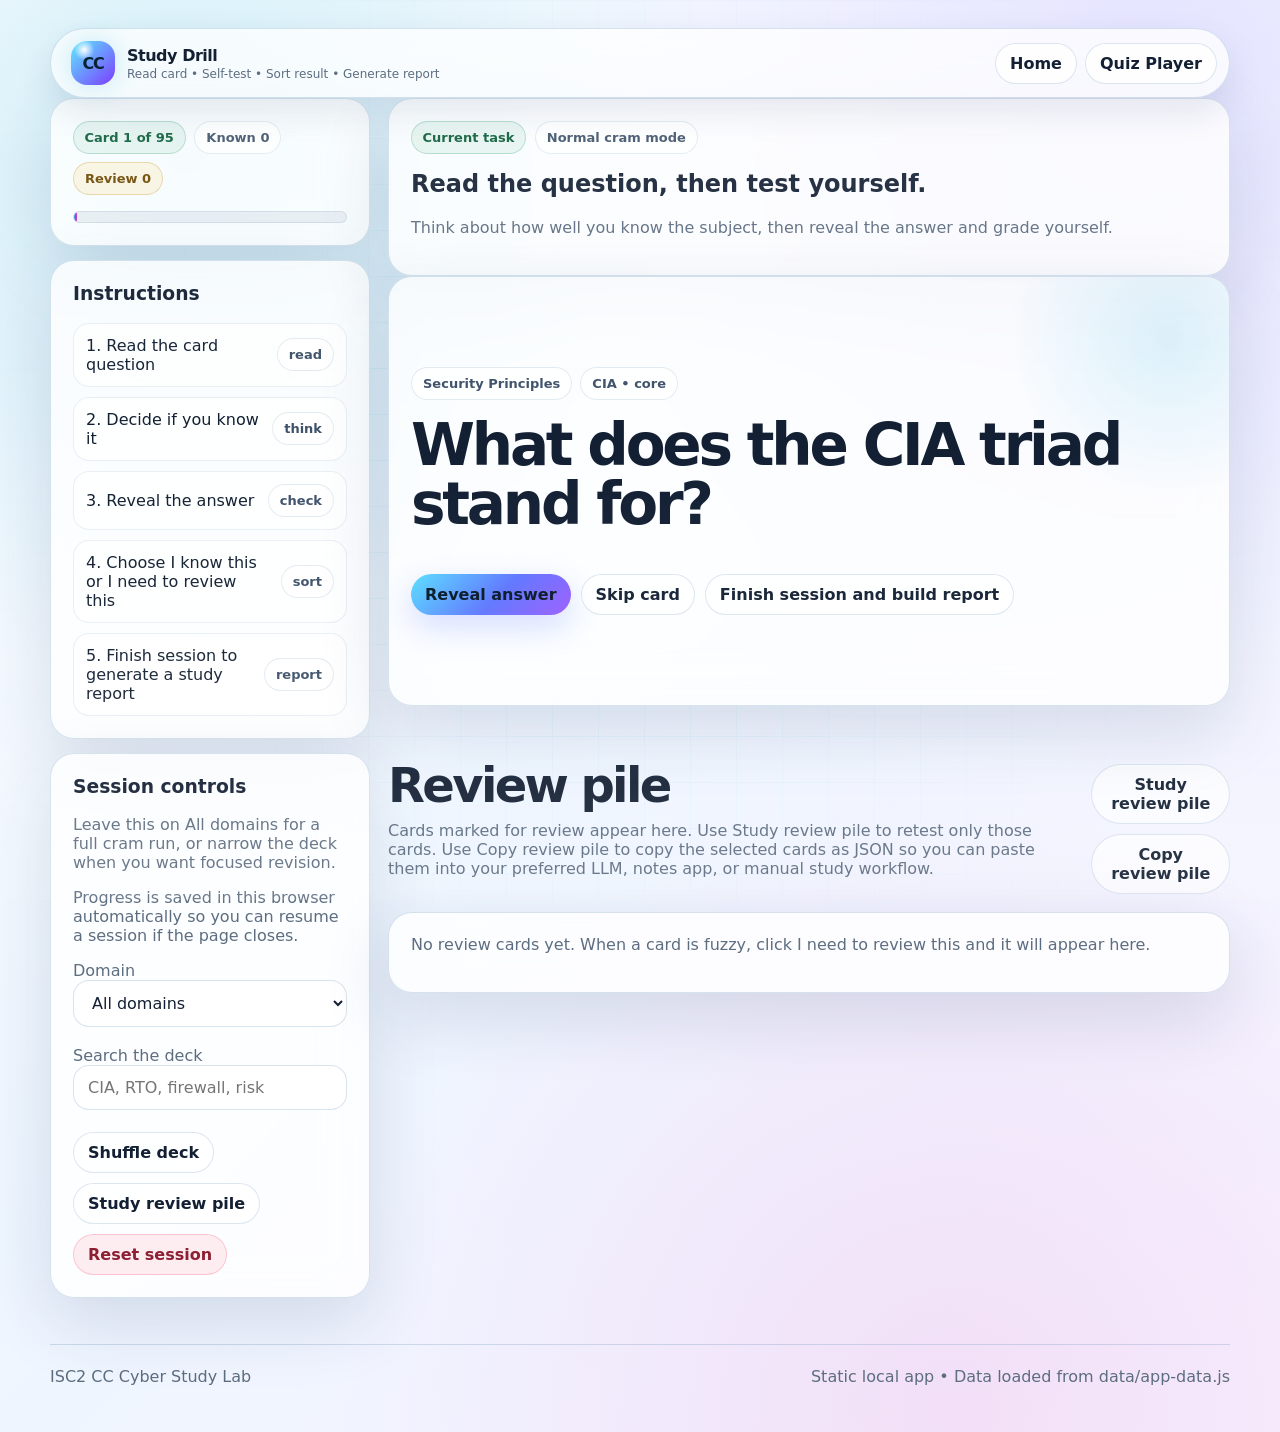
==== commit 184e3b84: "Tighten review note guidance and sizing" ====
--- a/tools/drill/index.html
+++ b/tools/drill/index.html
@@ -59,7 +59,6 @@
             <button class="ghost" id="weakOnlyBtn">Study review pile</button>
             <button class="danger" id="resetBtn">Reset session</button>
           </div>
-          <p class="muted">Risky actions such as reset, shuffle, review-only focus, or early report generation ask for confirmation first.</p>
         </section>
       </aside>
 
@@ -96,7 +95,7 @@
           </div>
           <div class="hidden" id="noteBox">
             <label class="muted" for="reviewNote">Optional review note</label>
-            <textarea id="reviewNote" placeholder="Example: I keep forgetting Integrity means unauthorised modification."></textarea>
+            <textarea id="reviewNote" rows="2" style="min-height: 72px; height: 72px;" placeholder="Add a short note to attach to this card for review, such as: Research and study this topic more."></textarea>
           </div>
           <div class="actions">
             <button class="primary" id="revealBtn">Reveal answer</button>
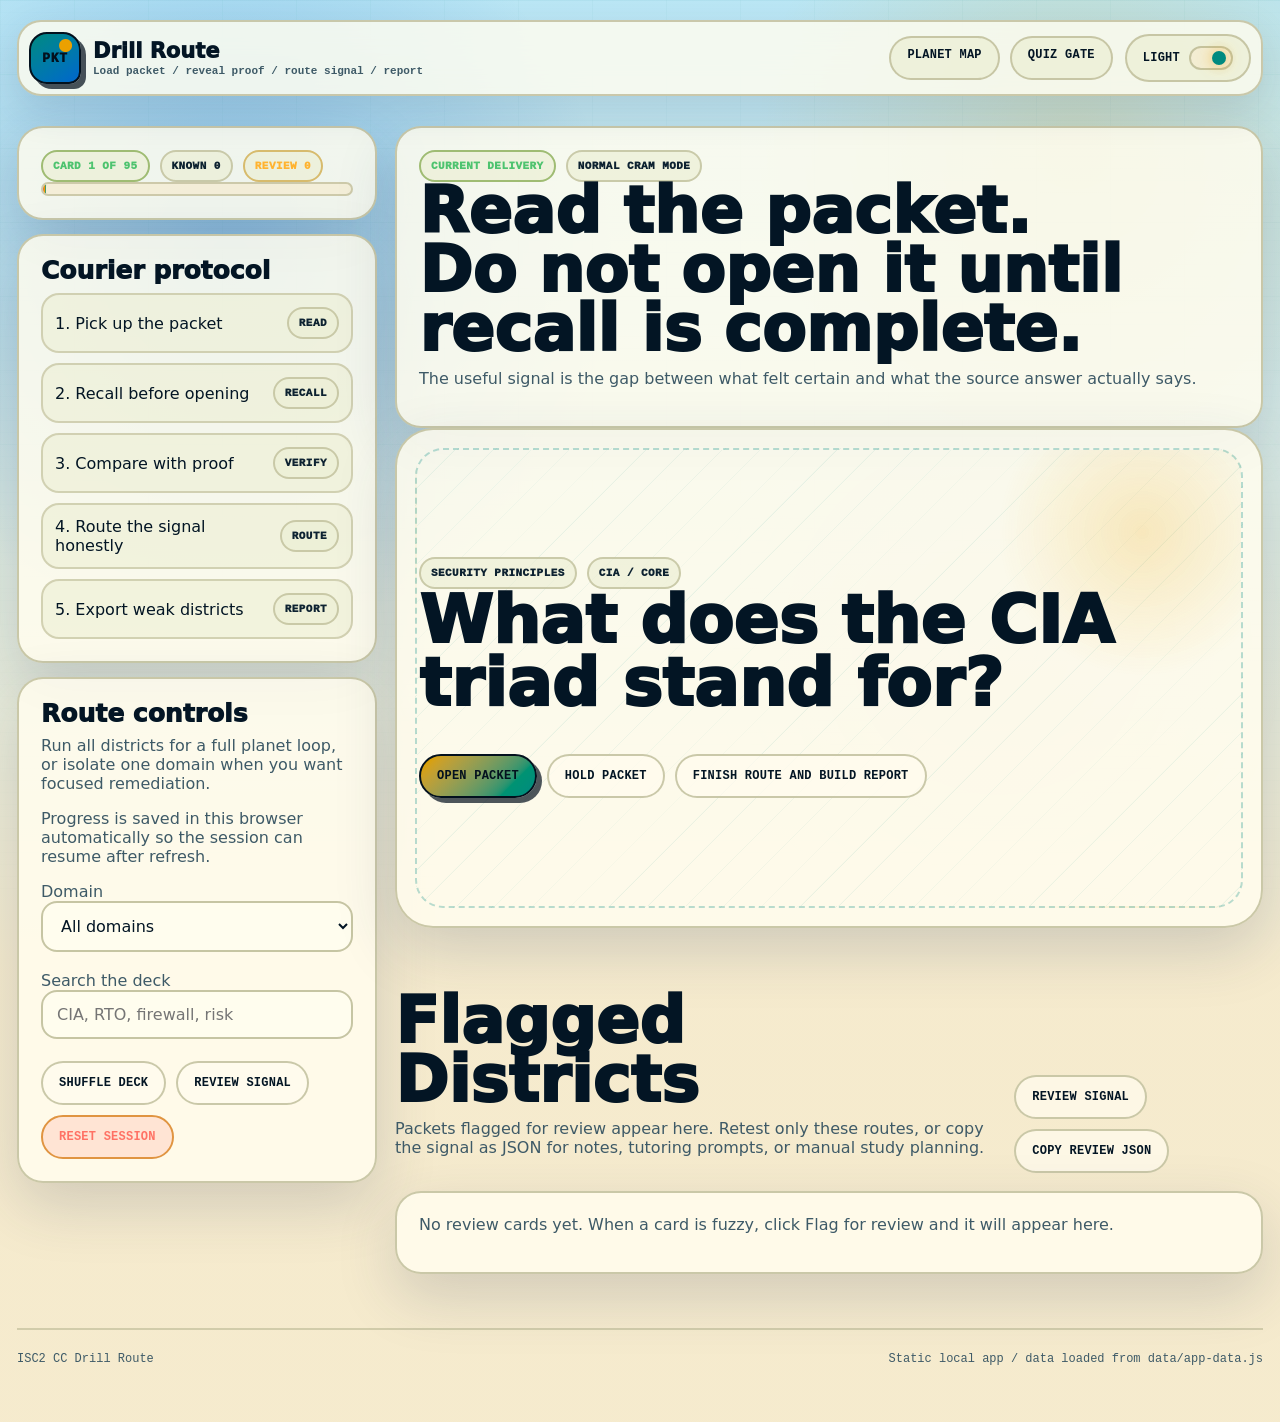
==== commit ad3d1292: "Asset pack - light and dark theme added" ====
--- a/tools/drill/index.html
+++ b/tools/drill/index.html
@@ -3,24 +3,30 @@
 <head>
   <meta charset="utf-8">
   <meta name="viewport" content="width=device-width, initial-scale=1">
-  <title>ISC2 CC Study Drill</title>
-  <meta name="description" content="A cyber styled ISC2 CC drill trainer for fast recall, weak area review, and study reporting.">
+  <title>ISC2 CC Drill Route</title>
+  <meta name="description" content="A cyber Messenger-inspired ISC2 CC recall route for weak-area delivery, review routing, and study reporting.">
   <link rel="stylesheet" href="../../assets/styles.css">
 </head>
 <body>
   <div class="app-shell app-main">
     <header class="nav">
       <a class="brand" href="../../index.html">
-        <div class="logo">CC</div>
+        <div class="logo">PKT</div>
         <div>
-          <div class="brand-title">Study Drill</div>
-          <div class="brand-subtitle">Read card • Self-test • Sort result • Generate report</div>
+          <div class="brand-title">Drill Route</div>
+          <div class="brand-subtitle">Load packet / reveal proof / route signal / report</div>
         </div>
       </a>
       <nav class="nav-links">
-        <a class="nav-link" href="../../index.html">Home</a>
-        <a class="nav-link" href="../quiz/index.html">Quiz Player</a>
+        <a class="nav-link" href="../../index.html">Planet Map</a>
+        <a class="nav-link" href="../quiz/index.html">Quiz Gate</a>
       </nav>
+      <div class="nav-actions">
+        <button class="theme-toggle" type="button" data-theme-toggle aria-pressed="false" aria-label="Toggle light and dark theme">
+          <span data-theme-label>Dark</span>
+          <span class="theme-toggle-track" aria-hidden="true"><span class="theme-toggle-thumb"></span></span>
+        </button>
+      </div>
     </header>
 
     <main class="workspace">
@@ -35,20 +41,20 @@
         </section>
 
         <section class="panel">
-          <h3>Instructions</h3>
+          <h3>Courier protocol</h3>
           <div class="table-list">
-            <div class="list-row"><span>1. Read the card question</span><span class="pill">read</span></div>
-            <div class="list-row"><span>2. Decide if you know it</span><span class="pill">think</span></div>
-            <div class="list-row"><span>3. Reveal the answer</span><span class="pill">check</span></div>
-            <div class="list-row"><span>4. Choose I know this or I need to review this</span><span class="pill">sort</span></div>
-            <div class="list-row"><span>5. Finish session to generate a study report</span><span class="pill">report</span></div>
+            <div class="list-row"><span>1. Pick up the packet</span><span class="pill">read</span></div>
+            <div class="list-row"><span>2. Recall before opening</span><span class="pill">recall</span></div>
+            <div class="list-row"><span>3. Compare with proof</span><span class="pill">verify</span></div>
+            <div class="list-row"><span>4. Route the signal honestly</span><span class="pill">route</span></div>
+            <div class="list-row"><span>5. Export weak districts</span><span class="pill">report</span></div>
           </div>
         </section>
 
         <section class="panel">
-          <h3>Session controls</h3>
-          <p class="muted">Leave this on All domains for a full cram run, or narrow the deck when you want focused revision.</p>
-          <p class="muted">Progress is saved in this browser automatically so you can resume a session if the page closes.</p>
+          <h3>Route controls</h3>
+          <p class="muted">Run all districts for a full planet loop, or isolate one domain when you want focused remediation.</p>
+          <p class="muted">Progress is saved in this browser automatically so the session can resume after refresh.</p>
           <label class="muted" for="domainFilter">Domain</label>
           <select class="select" id="domainFilter"></select>
           <br><br>
@@ -56,7 +62,7 @@
           <input class="search" id="searchInput" placeholder="CIA, RTO, firewall, risk">
           <div class="actions">
             <button class="ghost" id="shuffleBtn">Shuffle deck</button>
-            <button class="ghost" id="weakOnlyBtn">Study review pile</button>
+            <button class="ghost" id="weakOnlyBtn">Review signal</button>
             <button class="danger" id="resetBtn">Reset session</button>
           </div>
         </section>
@@ -65,11 +71,11 @@
       <section>
         <article class="card">
           <div class="pill-row">
-            <span class="pill good">Current task</span>
+            <span class="pill good">Current delivery</span>
             <span class="pill" id="modePill">Normal cram mode</span>
           </div>
-          <h2 id="taskTitle">Read the question, then test yourself.</h2>
-          <p class="muted" id="taskText">Think about how well you know the subject, then reveal the answer and grade yourself.</p>
+          <h2 id="taskTitle">Read the packet. Do not open it until recall is complete.</h2>
+          <p class="muted" id="taskText">The useful signal is the gap between what felt certain and what the source answer actually says.</p>
           <div class="hidden" id="lastActionBox">
             <div class="feedback">
               <h3 id="lastActionTitle">Last card summary</h3>
@@ -86,7 +92,7 @@
             <span class="pill" id="domainPill">Domain</span>
             <span class="pill" id="tagPill">Study card</span>
           </div>
-          <h1 class="prompt-title" id="promptTitle">Loading</h1>
+          <h1 class="prompt-title" id="promptTitle">Loading route</h1>
           <div class="answer-box hidden" id="answerBox">
             <strong>Correct answer</strong>
             <p id="answerText"></p>
@@ -98,23 +104,23 @@
             <textarea id="reviewNote" rows="2" style="min-height: 72px; height: 72px;" placeholder="Add a short note to attach to this card for review, such as: Research and study this topic more."></textarea>
           </div>
           <div class="actions">
-            <button class="primary" id="revealBtn">Reveal answer</button>
-            <button id="knownBtn">I know this</button>
-            <button class="danger" id="weakBtn">I need to review this</button>
-            <button class="ghost" id="skipBtn">Skip card</button>
-            <button class="ghost" id="finishBtn">Finish session and build report</button>
+            <button class="primary" id="revealBtn">Open packet</button>
+            <button id="knownBtn">Clear route</button>
+            <button class="danger" id="weakBtn">Flag district</button>
+            <button class="ghost" id="skipBtn">Hold packet</button>
+            <button class="ghost" id="finishBtn">Finish route and build report</button>
           </div>
         </article>
 
         <section class="section">
           <div class="section-head">
             <div>
-              <h2>Review pile</h2>
-              <p class="muted">Cards marked for review appear here. Use Study review pile to retest only those cards. Use Copy review pile to copy the selected cards as JSON so you can paste them into your preferred LLM, notes app, or manual study workflow.</p>
+              <h2>Flagged Districts</h2>
+              <p class="muted">Packets flagged for review appear here. Retest only these routes, or copy the signal as JSON for notes, tutoring prompts, or manual study planning.</p>
             </div>
             <div class="actions">
-              <button class="ghost" id="weakOnlySectionBtn">Study review pile</button>
-              <button class="ghost" id="copyWeakBtn">Copy review pile</button>
+              <button class="ghost" id="weakOnlySectionBtn">Review signal</button>
+              <button class="ghost" id="copyWeakBtn">Copy review JSON</button>
             </div>
           </div>
           <div class="panel table-list" id="weakList"></div>
@@ -123,8 +129,8 @@
         <section class="section hidden" id="reportSection">
           <div class="section-head">
             <div>
-              <h2>Study report</h2>
-              <p class="muted">Use this report to decide what to study next. Later, this can feed generated study material and retesting.</p>
+              <h2>Route Report</h2>
+              <p class="muted">Use this report to decide the next study pass. Flagged packets are the highest-value input for retesting and focused review.</p>
             </div>
             <button class="ghost" id="copyReportBtn">Copy report</button>
           </div>
@@ -134,12 +140,13 @@
     </main>
 
     <footer class="footer">
-      <span>ISC2 CC Cyber Study Lab</span>
-      <span>Static local app • Data loaded from data/app-data.js</span>
+      <span>ISC2 CC Drill Route</span>
+      <span>Static local app / data loaded from data/app-data.js</span>
     </footer>
   </div>
 
   <script src="../../data/app-data.js"></script>
+  <script src="../../assets/theme.js"></script>
   <script>
     const data = window.ISC2_CC_DATA || { domains: [], drills: [] }
     const allCards = data.drills || []
@@ -278,7 +285,7 @@
       els.answerText.textContent = card.answer
       els.memoryHook.textContent = card.memoryHook || 'No memory hook added yet.'
       els.domainPill.textContent = card.domain || 'Unmapped domain'
-      els.tagPill.textContent = (card.tags || ['study card']).join(' • ')
+      els.tagPill.textContent = (card.tags || ['study card']).join(' / ')
       els.answerBox.classList.add('hidden')
       els.noteBox.classList.add('hidden')
       els.reviewNote.value = reviewNotes[card.id] || ''
@@ -286,9 +293,9 @@
       els.knownCounter.textContent = `Known ${knownCards.length}`
       els.weakCounter.textContent = `Review ${weakCards.length}`
       els.progressBar.style.width = `${((currentIndex + 1) / filteredCards.length) * 100}%`
-      els.taskTitle.textContent = lastAction ? 'Last choice saved. Continue with the next card.' : 'Read the question, then test yourself.'
-      els.taskText.textContent = 'Think about how well you know the subject, then reveal the answer and grade yourself.'
-      els.modePill.textContent = weakReviewMode ? 'Review pile mode' : 'Normal cram mode'
+      els.taskTitle.textContent = lastAction ? 'Last route saved. Continue with the next packet.' : 'Read the packet. Do not open it until recall is complete.'
+      els.taskText.textContent = 'The useful signal is the gap between what felt certain and what the source answer actually says.'
+      els.modePill.textContent = weakReviewMode ? 'Review Signal mode' : 'Normal cram mode'
 
       els.revealBtn.classList.remove('ghost')
       els.revealBtn.classList.add('primary')
@@ -309,8 +316,8 @@
       revealed = true
       els.answerBox.classList.remove('hidden')
       els.noteBox.classList.remove('hidden')
-      els.taskTitle.textContent = 'Now grade yourself.'
-      els.taskText.textContent = 'Add a note if useful, then choose whether you know this or need to review it. Your choice will move to the next card automatically.'
+      els.taskTitle.textContent = 'Now route the packet.'
+      els.taskText.textContent = 'Add a note if useful, then choose whether the route is clear or the district needs review. Your choice will move to the next packet automatically.'
       els.revealBtn.classList.remove('primary')
       els.revealBtn.classList.add('ghost')
       els.revealBtn.disabled = true
@@ -357,7 +364,7 @@
         els.lastActionBox.classList.add('hidden')
         return
       }
-      const choiceText = lastAction.choice === 'known' ? 'I know this' : lastAction.choice === 'review' ? 'I need to review this' : 'Skipped'
+      const choiceText = lastAction.choice === 'known' ? 'I know this' : lastAction.choice === 'review' ? 'Flag for review' : 'Skipped'
       els.lastActionBox.classList.remove('hidden')
       els.lastActionTitle.textContent = `Last card: ${lastAction.card.prompt}`
       els.lastActionText.textContent = lastAction.note ? `Choice: ${choiceText}. Note: ${lastAction.note}` : `Choice: ${choiceText}.`
@@ -401,10 +408,10 @@
 
     function reviewWeakOnly() {
       if (!weakCards.length) {
-        alert('No review cards yet. Mark something as I need to review this first.')
+        alert('No review cards yet. Mark something as Flag for review first.')
         return
       }
-      if (hasActiveProgress() && !weakReviewMode && !confirmRisk('Switch to Study review pile mode? Your full-session progress will stay saved, but this view will focus only on cards currently flagged for review.')) return
+      if (hasActiveProgress() && !weakReviewMode && !confirmRisk('Switch to Review signal mode? Your full-session progress will stay saved, but this view will focus only on cards currently flagged for review.')) return
       weakReviewMode = true
       filteredCards = [...weakCards]
       currentIndex = 0
@@ -431,7 +438,7 @@
 
     function renderWeakList() {
       if (!weakCards.length) {
-        els.weakList.innerHTML = '<p class="muted">No review cards yet. When a card is fuzzy, click I need to review this and it will appear here.</p>'
+        els.weakList.innerHTML = '<p class="muted">No review cards yet. When a card is fuzzy, click Flag for review and it will appear here.</p>'
         return
       }
       els.weakList.innerHTML = weakCards.map(card => {
@@ -455,7 +462,7 @@
       if (notReviewed.length && !confirmRisk(`Build the report now? You still have ${notReviewed.length} unsorted card(s). Your progress will stay saved, but this may be earlier than intended.`)) return
       const weakByDomain = groupByDomain(weakCards)
       const lines = []
-      lines.push('ISC2 CC Study Drill Report')
+      lines.push('ISC2 CC Drill Route Report')
       lines.push(`Generated: ${new Date().toLocaleString()}`)
       lines.push('')
       lines.push(`Cards in deck: ${allCards.length}`)
@@ -477,13 +484,13 @@
       }
       lines.push('')
       lines.push('Next action:')
-      lines.push('- Re-study the review topics above, then run Study review pile and retest.')
-      lines.push('- After that, open Quiz Player and attempt related questions.')
+      lines.push('- Re-study the review topics above, then run Review signal and retest.')
+      lines.push('- After that, open Quiz Gate and attempt related questions.')
 
       lastReport = lines.join('\n')
       els.reportSection.classList.remove('hidden')
       els.reportBox.innerHTML = `<pre style="white-space:pre-wrap;line-height:1.55;margin:0">${escapeHtml(lastReport)}</pre>`
-      els.reportSection.scrollIntoView({ behavior: 'smooth' })
+      window.scrollTo({ top: els.reportSection.offsetTop - 90, behavior: 'smooth' })
       saveSession()
     }
 
@@ -494,12 +501,12 @@
     function copyWeak() {
       const exportCards = weakCards.map(card => ({ ...card, reviewNote: reviewNotes[card.id] || '' }))
       navigator.clipboard.writeText(JSON.stringify(exportCards, null, 2))
-      alert('Review pile JSON copied to clipboard. Paste it into your preferred LLM, notes app, or manual study file for deeper review.')
+      alert('Review Signal JSON copied to clipboard. Paste it into your preferred LLM, notes app, or manual study file for deeper review.')
     }
 
     function copyReport() {
       navigator.clipboard.writeText(lastReport || 'No report generated yet')
-      alert('Study report copied to clipboard')
+      alert('Session Report copied to clipboard')
     }
 
     function saveSession() {
@@ -578,3 +585,4 @@
   </script>
 </body>
 </html>
+
--- a/assets/styles.css
+++ b/assets/styles.css
@@ -1,24 +1,47 @@
 :root {
+  color-scheme: dark;
+  --scroll: 0;
+  --bg: oklch(10% 0.035 245);
+  --sky: oklch(16% 0.05 250);
+  --surface: oklch(18% 0.045 245);
+  --surface-2: oklch(24% 0.055 235);
+  --paper: oklch(97% 0.025 95);
+  --fg: oklch(96% 0.012 210);
+  --ink: oklch(16% 0.035 245);
+  --muted: oklch(74% 0.04 225);
+  --border: oklch(39% 0.06 235);
+  --accent: oklch(76% 0.18 188);
+  --accent-2: oklch(72% 0.18 255);
+  --sun: oklch(82% 0.18 82);
+  --coral: oklch(71% 0.19 28);
+  --good: oklch(73% 0.16 150);
+  --warn: oklch(82% 0.16 75);
+  --bad: oklch(68% 0.21 28);
+  --shadow: 0 28px 80px rgba(0, 0, 0, 0.34);
+  --soft-shadow: 0 18px 50px rgba(0, 0, 0, 0.22);
+  --radius: 26px;
+  --font-display: "Arial Rounded MT Bold", "Trebuchet MS", "Segoe UI", system-ui, sans-serif;
+  --font-body: -apple-system, BlinkMacSystemFont, "Segoe UI", system-ui, sans-serif;
+  --font-mono: "JetBrains Mono", "IBM Plex Mono", ui-monospace, Menlo, monospace;
+}
+
+:root[data-theme="light"] {
   color-scheme: light;
-  --bg: #f6f9ff;
-  --surface: rgba(255, 255, 255, 0.82);
-  --surface-strong: rgba(255, 255, 255, 0.96);
-  --panel: rgba(255, 255, 255, 0.86);
-  --panel-strong: rgba(255, 255, 255, 0.98);
-  --line: rgba(38, 103, 155, 0.18);
-  --line-strong: rgba(35, 137, 184, 0.35);
-  --text: #132033;
-  --muted: #5d6d80;
-  --cyan: #05a8d8;
-  --blue: #4267ff;
-  --violet: #7c3cff;
-  --pink: #d92fb2;
-  --green: #0b8f55;
-  --red: #c7334c;
-  --amber: #b97900;
-  --shadow: 0 24px 70px rgba(29, 53, 89, 0.14);
-  --shadow-soft: 0 14px 35px rgba(29, 53, 89, 0.10);
-  --radius: 24px;
+  --bg: oklch(94% 0.04 90);
+  --sky: oklch(90% 0.05 220);
+  --surface: oklch(99% 0.018 95);
+  --surface-2: oklch(94% 0.035 110);
+  --paper: oklch(99% 0.018 95);
+  --fg: oklch(19% 0.04 245);
+  --ink: oklch(17% 0.035 245);
+  --muted: oklch(45% 0.04 230);
+  --border: oklch(78% 0.05 105);
+  --accent: oklch(54% 0.16 188);
+  --accent-2: oklch(52% 0.18 255);
+  --sun: oklch(76% 0.17 78);
+  --coral: oklch(62% 0.18 30);
+  --shadow: 0 22px 60px rgba(44, 58, 90, 0.18);
+  --soft-shadow: 0 14px 38px rgba(44, 58, 90, 0.14);
 }
 
 * {
@@ -33,35 +56,44 @@
 body {
   min-height: 100%;
   margin: 0;
-  font-family: Inter, ui-sans-serif, system-ui, -apple-system, BlinkMacSystemFont, "Segoe UI", sans-serif;
+  overflow-x: hidden;
+  color: var(--fg);
+  font-family: var(--font-body);
   background:
-    radial-gradient(circle at 14% 10%, rgba(5, 168, 216, 0.18), transparent 32%),
-    radial-gradient(circle at 88% 4%, rgba(124, 60, 255, 0.12), transparent 34%),
-    radial-gradient(circle at 74% 98%, rgba(217, 47, 178, 0.10), transparent 36%),
-    linear-gradient(135deg, #fbfdff 0%, #eef6ff 46%, #f7f2ff 100%);
-  color: var(--text);
-  overflow-x: hidden;
-}
-
-body::before {
-  content: "";
-  position: fixed;
-  inset: 0;
-  pointer-events: none;
-  background-image:
-    linear-gradient(rgba(5, 168, 216, 0.09) 1px, transparent 1px),
-    linear-gradient(90deg, rgba(5, 168, 216, 0.07) 1px, transparent 1px);
-  background-size: 46px 46px;
-  mask-image: radial-gradient(circle at center, black, transparent 80%);
-}
-
+    radial-gradient(circle at 18% calc(18% + var(--scroll) * 8%), color-mix(in oklch, var(--accent-2) 30%, transparent), transparent 24rem),
+    radial-gradient(circle at 84% 10%, color-mix(in oklch, var(--sun) 18%, transparent), transparent 20rem),
+    linear-gradient(180deg, var(--sky), var(--bg) 68%);
+}
+
+body::before,
 body::after {
   content: "";
   position: fixed;
   inset: 0;
+  z-index: -1;
   pointer-events: none;
-  opacity: 0.28;
-  background: linear-gradient(180deg, rgba(255,255,255,0.54), transparent 48%, rgba(255,255,255,0.36));
+}
+
+body::before {
+  opacity: 0.26;
+  background-image:
+    linear-gradient(color-mix(in oklch, var(--accent) 16%, transparent) 1px, transparent 1px),
+    linear-gradient(90deg, color-mix(in oklch, var(--accent) 12%, transparent) 1px, transparent 1px);
+  background-size: 74px 74px;
+  mask-image: linear-gradient(180deg, black, transparent 78%);
+}
+
+body::after {
+  opacity: 0.34;
+  background:
+    radial-gradient(circle at 78% calc(72% - var(--scroll) * 12%), color-mix(in oklch, var(--coral) 18%, transparent), transparent 18rem),
+    repeating-linear-gradient(0deg, transparent 0 11px, color-mix(in oklch, var(--accent) 6%, transparent) 12px);
+  mix-blend-mode: screen;
+}
+
+:root[data-theme="light"] body::after {
+  mix-blend-mode: multiply;
+  opacity: 0.18;
 }
 
 a {
@@ -69,147 +101,225 @@
   text-decoration: none;
 }
 
+button,
+select,
+input,
+textarea,
+.button,
+.nav-link {
+  font: inherit;
+}
+
+.scroll-signal {
+  position: fixed;
+  top: 0;
+  left: 0;
+  z-index: 90;
+  width: 100%;
+  height: 4px;
+  transform: scaleX(var(--scroll));
+  transform-origin: left center;
+  background: linear-gradient(90deg, var(--coral), var(--sun), var(--accent), var(--accent-2));
+  box-shadow: 0 0 26px color-mix(in oklch, var(--accent) 58%, transparent);
+  pointer-events: none;
+}
+
 .app-shell {
-  width: min(1180px, calc(100% - 34px));
+  position: relative;
+  width: min(1440px, calc(100% - 34px));
   margin: 0 auto;
-  padding: 24px 0 46px;
-  position: relative;
+  padding: 16px 0 56px;
 }
 
 .nav {
   position: sticky;
-  top: 14px;
-  z-index: 30;
-  display: flex;
+  top: 12px;
+  z-index: 40;
+  display: grid;
+  grid-template-columns: minmax(220px, 1fr) auto auto;
+  gap: 12px;
   align-items: center;
-  justify-content: space-between;
-  gap: 16px;
-  padding: 12px;
-  border: 1px solid var(--line);
-  border-radius: 999px;
-  background: rgba(255, 255, 255, 0.76);
+  padding: 10px;
+  border: 2px solid color-mix(in oklch, var(--border) 76%, transparent);
+  border-radius: 24px;
+  background: color-mix(in oklch, var(--surface) 82%, transparent);
+  box-shadow: var(--soft-shadow);
   backdrop-filter: blur(18px);
-  box-shadow: var(--shadow-soft);
 }
 
 .brand {
   display: flex;
+  min-width: 0;
   gap: 12px;
   align-items: center;
-  padding-left: 8px;
 }
 
 .logo {
-  width: 44px;
-  height: 44px;
-  border-radius: 16px;
+  width: 52px;
+  height: 52px;
+  flex: 0 0 auto;
   display: grid;
   place-items: center;
+  border: 2px solid var(--ink);
+  border-radius: 18px 18px 12px 18px;
+  color: var(--ink);
   background:
-    radial-gradient(circle at 30% 20%, white, transparent 22%),
-    linear-gradient(135deg, #5deaff, #7c3cff);
-  color: #062233;
-  font-weight: 900;
-  letter-spacing: -0.08em;
-  box-shadow: 0 0 28px rgba(5, 168, 216, 0.22);
+    radial-gradient(circle at 72% 24%, var(--sun) 0 6px, transparent 7px),
+    linear-gradient(145deg, var(--accent), var(--accent-2));
+  box-shadow: 5px 5px 0 color-mix(in oklch, var(--ink) 72%, transparent);
+  font-family: var(--font-mono);
+  font-size: 13px;
+  font-weight: 950;
+  letter-spacing: 0.06em;
 }
 
 .brand-title {
-  font-weight: 900;
-  letter-spacing: -0.03em;
+  font-family: var(--font-display);
+  font-size: 21px;
+  font-weight: 950;
+  letter-spacing: 0;
+}
+
+.brand-subtitle,
+.muted {
+  color: var(--muted);
 }
 
 .brand-subtitle {
-  color: var(--muted);
-  font-size: 12px;
   margin-top: 2px;
+  overflow: hidden;
+  font-family: var(--font-mono);
+  font-size: 11px;
+  font-weight: 750;
+  text-overflow: ellipsis;
+  white-space: nowrap;
+}
+
+.nav-links,
+.nav-actions,
+.actions,
+.hero-actions,
+.pill-row {
+  display: flex;
+  flex-wrap: wrap;
+  gap: 10px;
 }
 
 .nav-links {
-  display: flex;
-  gap: 8px;
-  flex-wrap: wrap;
+  justify-content: center;
+}
+
+.nav-actions {
   justify-content: flex-end;
 }
 
 .nav-link,
-.button,
-button,
-select,
-input {
-  font: inherit;
-}
-
-.nav-link,
+.theme-toggle,
 .button,
 button {
-  border: 1px solid rgba(38, 103, 155, 0.16);
-  color: var(--text);
-  background: rgba(255, 255, 255, 0.76);
-  padding: 10px 14px;
+  min-height: 44px;
+  border: 2px solid color-mix(in oklch, var(--border) 78%, transparent);
   border-radius: 999px;
+  color: var(--fg);
+  background: color-mix(in oklch, var(--surface-2) 72%, transparent);
+  padding: 10px 16px;
   cursor: pointer;
-  font-weight: 800;
-  transition: transform 0.18s ease, border-color 0.18s ease, background 0.18s ease, box-shadow 0.18s ease;
+  font-family: var(--font-mono);
+  font-size: 12px;
+  font-weight: 900;
+  letter-spacing: 0.02em;
+  text-transform: uppercase;
+  transition: transform 0.2s ease, background 0.2s ease, border-color 0.2s ease, box-shadow 0.2s ease;
 }
 
 .nav-link:hover,
+.theme-toggle:hover,
 .button:hover,
 button:hover {
-  transform: translateY(-1px);
-  border-color: var(--line-strong);
-  box-shadow: 0 0 24px rgba(5, 168, 216, 0.13);
+  transform: translateY(-2px);
+  border-color: var(--ink);
+  box-shadow: 4px 4px 0 color-mix(in oklch, var(--accent) 72%, transparent);
+}
+
+.theme-toggle {
+  display: inline-flex;
+  align-items: center;
+  gap: 9px;
+}
+
+.theme-toggle-track {
+  width: 44px;
+  height: 24px;
+  padding: 3px;
+  border: 2px solid color-mix(in oklch, var(--border) 84%, transparent);
+  border-radius: 999px;
+  background: color-mix(in oklch, var(--bg) 62%, transparent);
+}
+
+.theme-toggle-thumb {
+  display: block;
+  width: 14px;
+  height: 14px;
+  border-radius: 999px;
+  background: var(--sun);
+  box-shadow: 0 0 16px color-mix(in oklch, var(--sun) 70%, transparent);
+  transform: translateX(0);
+  transition: transform 0.2s ease, background 0.2s ease;
+}
+
+.theme-toggle[aria-pressed="true"] .theme-toggle-thumb {
+  transform: translateX(18px);
+  background: var(--accent);
 }
 
 .button.primary,
 button.primary {
-  background: linear-gradient(135deg, #58dfff, #5e76ff 54%, #9b5cff);
-  color: #061827;
-  border: 0;
-  box-shadow: 0 12px 32px rgba(66, 103, 255, 0.22);
+  border-color: var(--ink);
+  color: var(--ink);
+  background: linear-gradient(135deg, var(--sun), var(--accent));
+  box-shadow: 5px 5px 0 color-mix(in oklch, var(--ink) 70%, transparent);
 }
 
 .button.ghost,
 button.ghost {
-  background: rgba(255, 255, 255, 0.70);
+  background: color-mix(in oklch, var(--surface) 70%, transparent);
 }
 
 .button.danger,
 button.danger {
-  color: #8d1f34;
-  background: rgba(255, 91, 120, 0.10);
-  border-color: rgba(255, 91, 120, 0.28);
+  color: color-mix(in oklch, var(--bad) 86%, white);
+  border-color: color-mix(in oklch, var(--bad) 52%, var(--border));
+  background: color-mix(in oklch, var(--bad) 13%, transparent);
 }
 
 .hero {
-  min-height: 72vh;
-  display: grid;
-  grid-template-columns: 1.08fr 0.92fr;
-  gap: 28px;
+  min-height: calc(100vh - 92px);
+  display: grid;
+  grid-template-columns: minmax(0, 0.92fr) minmax(420px, 1.08fr);
+  gap: clamp(20px, 4vw, 54px);
   align-items: center;
-  padding: 54px 0 30px;
+  padding: clamp(36px, 6vw, 74px) 0 36px;
 }
 
 .kicker {
   display: inline-flex;
   align-items: center;
   gap: 10px;
-  padding: 8px 12px;
-  border: 1px solid var(--line);
-  border-radius: 999px;
-  background: rgba(5, 168, 216, 0.08);
-  color: #075b76;
-  font-size: 13px;
-  font-weight: 800;
-  margin-bottom: 20px;
+  margin-bottom: 18px;
+  color: var(--sun);
+  font-family: var(--font-mono);
+  font-size: 12px;
+  font-weight: 950;
+  letter-spacing: 0.08em;
+  text-transform: uppercase;
 }
 
 .kicker-dot {
-  width: 9px;
-  height: 9px;
+  width: 10px;
+  height: 10px;
   border-radius: 50%;
-  background: var(--green);
-  box-shadow: 0 0 16px rgba(11, 143, 85, 0.35);
+  background: var(--good);
+  box-shadow: 0 0 20px var(--good);
 }
 
 h1,
@@ -219,104 +329,200 @@
   margin-top: 0;
 }
 
+h1,
+h2,
+h3 {
+  font-family: var(--font-display);
+  font-weight: 950;
+  letter-spacing: 0;
+  text-wrap: balance;
+}
+
 h1 {
-  font-size: clamp(42px, 7vw, 88px);
+  max-width: 880px;
+  margin-bottom: 18px;
+  font-size: clamp(56px, 9.5vw, 138px);
+  line-height: 0.86;
+}
+
+h2 {
+  margin-bottom: 10px;
+  font-size: clamp(34px, 5vw, 74px);
   line-height: 0.92;
-  letter-spacing: -0.075em;
-  margin-bottom: 20px;
-}
-
-.gradient-text {
-  background: linear-gradient(100deg, #132033, #058eb7, #8a3cff, #d92fb2);
-  background-clip: text;
-  color: transparent;
+}
+
+h3 {
+  margin-bottom: 10px;
+  font-size: 25px;
+  line-height: 1;
 }
 
 .lead {
-  color: #53687f;
-  font-size: clamp(18px, 2.2vw, 23px);
-  line-height: 1.55;
-  max-width: 760px;
-}
-
-.hero-actions {
-  display: flex;
-  flex-wrap: wrap;
-  gap: 12px;
-  margin: 28px 0;
+  max-width: 740px;
+  color: color-mix(in oklch, var(--fg) 78%, var(--muted));
+  font-size: clamp(18px, 2vw, 24px);
+  line-height: 1.48;
+  text-wrap: pretty;
+}
+
+.hero-actions,
+.actions {
+  align-items: center;
+  margin-top: 22px;
 }
 
 .stats {
   display: grid;
   grid-template-columns: repeat(3, minmax(0, 1fr));
   gap: 12px;
-  margin-top: 28px;
+  margin-top: 30px;
 }
 
 .stat,
 .card,
 .panel,
 .tool-card,
-.console {
-  border: 1px solid var(--line);
+.console,
+.planet-stage,
+.route-message {
+  border: 2px solid color-mix(in oklch, var(--border) 78%, transparent);
   border-radius: var(--radius);
-  background: linear-gradient(180deg, rgba(255,255,255,0.94), rgba(255,255,255,0.70));
+  background: color-mix(in oklch, var(--surface) 84%, transparent);
   box-shadow: var(--shadow);
-  backdrop-filter: blur(22px);
 }
 
 .stat {
-  padding: 18px;
+  min-height: 126px;
+  display: flex;
+  flex-direction: column;
+  justify-content: space-between;
+  padding: 17px;
 }
 
 .stat strong {
-  display: block;
-  font-size: 28px;
-  letter-spacing: -0.04em;
+  color: var(--fg);
+  font-family: var(--font-display);
+  font-size: clamp(42px, 5vw, 68px);
+  line-height: 0.86;
 }
 
 .stat span {
   color: var(--muted);
-  font-size: 13px;
-}
-
-.cyber-card {
+  font-family: var(--font-mono);
+  font-size: 11px;
+  font-weight: 950;
+  letter-spacing: 0.04em;
+  text-transform: uppercase;
+}
+
+.planet-stage {
   position: relative;
-  min-height: 490px;
+  min-height: 660px;
   overflow: hidden;
-  padding: 24px;
-  border-radius: 34px;
-  border: 1px solid var(--line);
+  border-color: color-mix(in oklch, var(--accent) 48%, var(--border));
   background:
-    linear-gradient(160deg, rgba(5, 168, 216, 0.16), transparent 38%),
-    linear-gradient(320deg, rgba(217, 47, 178, 0.12), transparent 36%),
-    rgba(255, 255, 255, 0.62);
-  box-shadow: var(--shadow), inset 0 0 90px rgba(5, 168, 216, 0.08);
-}
-
-.orb {
+    radial-gradient(circle at 48% 42%, color-mix(in oklch, var(--accent-2) 34%, transparent), transparent 18rem),
+    linear-gradient(180deg, color-mix(in oklch, var(--sky) 82%, black), color-mix(in oklch, var(--bg) 92%, black));
+}
+
+.planet-stage::before {
+  content: "";
   position: absolute;
-  width: 240px;
-  height: 240px;
-  top: 68px;
-  right: 38px;
+  inset: 26px;
+  border: 2px dashed color-mix(in oklch, var(--accent) 36%, transparent);
+  border-radius: 44% 56% 48% 52%;
+  transform: rotate(calc(-9deg + var(--scroll) * 18deg));
+}
+
+.planet {
+  position: absolute;
+  left: 50%;
+  top: 48%;
+  width: min(70%, 460px);
+  aspect-ratio: 1;
+  transform: translate(-50%, -50%) rotate(calc(var(--scroll) * -22deg));
+  border: 3px solid var(--ink);
   border-radius: 50%;
   background:
-    radial-gradient(circle at 38% 34%, #ffffff, rgba(93,231,255,0.9) 12%, rgba(124,60,255,0.36) 42%, transparent 72%);
-  filter: blur(2px);
-  animation: float 7s ease-in-out infinite;
-}
-
-.ring {
+    radial-gradient(circle at 28% 24%, var(--sun) 0 7%, transparent 7.5%),
+    radial-gradient(circle at 70% 36%, color-mix(in oklch, var(--coral) 78%, white) 0 10%, transparent 10.5%),
+    radial-gradient(circle at 58% 72%, color-mix(in oklch, var(--good) 76%, white) 0 13%, transparent 13.5%),
+    linear-gradient(145deg, oklch(77% 0.14 172), oklch(45% 0.16 205));
+  box-shadow: inset -28px -38px 0 color-mix(in oklch, var(--ink) 18%, transparent), 10px 14px 0 color-mix(in oklch, var(--ink) 42%, transparent);
+}
+
+.planet::before,
+.planet::after {
+  content: "";
   position: absolute;
-  width: 320px;
-  height: 320px;
-  top: 28px;
-  right: 0;
-  border-radius: 50%;
-  border: 1px solid rgba(5, 168, 216, 0.32);
-  transform: rotateX(62deg) rotateZ(-24deg);
-  box-shadow: 0 0 40px rgba(5,168,216,0.12);
+  border: 2px solid color-mix(in oklch, var(--ink) 68%, transparent);
+  border-radius: 999px;
+  background: color-mix(in oklch, var(--paper) 86%, transparent);
+}
+
+.planet::before {
+  width: 32%;
+  height: 12%;
+  left: 16%;
+  top: 52%;
+  transform: rotate(-15deg);
+}
+
+.planet::after {
+  width: 26%;
+  height: 10%;
+  right: 18%;
+  bottom: 26%;
+  transform: rotate(18deg);
+}
+
+.courier {
+  position: absolute;
+  left: 50%;
+  top: 50%;
+  width: 74px;
+  height: 74px;
+  display: grid;
+  place-items: center;
+  transform-origin: -118px -96px;
+  transform: translate(150px, -220px) rotate(calc(var(--scroll) * 75deg));
+  border: 3px solid var(--ink);
+  border-radius: 24px 24px 24px 8px;
+  color: var(--ink);
+  background: linear-gradient(145deg, var(--sun), var(--coral));
+  box-shadow: 6px 8px 0 color-mix(in oklch, var(--ink) 50%, transparent);
+  font-family: var(--font-mono);
+  font-weight: 950;
+}
+
+.route-message {
+  position: absolute;
+  width: min(72%, 330px);
+  padding: 16px;
+  border-radius: 24px 24px 24px 8px;
+  background: color-mix(in oklch, var(--paper) 95%, transparent);
+  color: var(--ink);
+  box-shadow: 6px 8px 0 color-mix(in oklch, var(--ink) 46%, transparent);
+}
+
+.route-message.one {
+  left: 24px;
+  top: 34px;
+}
+
+.route-message.two {
+  right: 24px;
+  bottom: 32px;
+  border-radius: 24px 24px 8px 24px;
+}
+
+.route-message strong {
+  display: block;
+  margin-bottom: 5px;
+  font-family: var(--font-mono);
+  font-size: 11px;
+  letter-spacing: 0.06em;
+  text-transform: uppercase;
 }
 
 .console {
@@ -324,59 +530,47 @@
   left: 24px;
   right: 24px;
   bottom: 24px;
+  display: grid;
+  gap: 10px;
   padding: 18px;
-  background: rgba(255, 255, 255, 0.88);
-  border-radius: 22px;
-  font-family: ui-monospace, SFMono-Regular, Consolas, monospace;
-  color: #17314f;
+  border-radius: 20px;
+  background: color-mix(in oklch, var(--surface) 88%, transparent);
 }
 
 .console-line {
-  display: flex;
+  display: grid;
+  grid-template-columns: 118px 1fr;
   gap: 12px;
-  padding: 7px 0;
-  border-bottom: 1px solid rgba(38,103,155,0.12);
-}
-
-.console-line:last-child {
-  border-bottom: 0;
+  color: color-mix(in oklch, var(--fg) 82%, var(--muted));
+  font-family: var(--font-mono);
+  font-size: 12px;
+  line-height: 1.45;
 }
 
 .console-key {
-  color: var(--green);
-  white-space: nowrap;
-}
-
-@keyframes float {
-  0%, 100% { transform: translateY(0) scale(1); }
-  50% { transform: translateY(-16px) scale(1.04); }
+  color: var(--accent);
+  text-transform: uppercase;
 }
 
 .section {
-  padding: 36px 0;
+  padding: 64px 0 0;
 }
 
 .section-head {
   display: flex;
+  justify-content: space-between;
+  gap: 18px;
   align-items: flex-end;
-  justify-content: space-between;
-  gap: 24px;
   margin-bottom: 18px;
 }
 
-.section h2 {
-  font-size: clamp(30px, 4vw, 48px);
-  letter-spacing: -0.055em;
-  margin-bottom: 8px;
-}
-
-.muted {
-  color: var(--muted);
+.section-head p {
+  max-width: 720px;
 }
 
 .grid {
   display: grid;
-  gap: 18px;
+  gap: 16px;
 }
 
 .grid.two {
@@ -387,86 +581,80 @@
   grid-template-columns: repeat(3, minmax(0, 1fr));
 }
 
+.card,
+.panel,
 .tool-card {
-  position: relative;
-  overflow: hidden;
-  min-height: 340px;
-  padding: 26px;
-  background:
-    linear-gradient(140deg, rgba(255,255,255,0.96), rgba(255,255,255,0.74)),
-    rgba(255, 255, 255, 0.82);
-}
-
-.tool-card::before {
-  content: "";
-  position: absolute;
-  inset: -1px;
-  background: radial-gradient(circle at 20% 0%, rgba(5,168,216,0.16), transparent 38%), radial-gradient(circle at 100% 20%, rgba(217,47,178,0.10), transparent 34%);
-  opacity: 0.9;
-  pointer-events: none;
-}
-
-.tool-card > * {
-  position: relative;
+  padding: 22px;
+}
+
+.tool-card {
+  min-height: 420px;
+  display: flex;
+  flex-direction: column;
+  align-items: flex-start;
+  border-radius: 34px;
+}
+
+.tool-card .button {
+  margin-top: auto;
 }
 
 .tool-icon {
-  width: 58px;
-  height: 58px;
-  border-radius: 20px;
+  width: 66px;
+  height: 66px;
+  margin-bottom: 18px;
   display: grid;
   place-items: center;
-  background: rgba(5, 168, 216, 0.10);
-  border: 1px solid var(--line);
-  font-size: 28px;
-  margin-bottom: 18px;
-}
-
-.tool-card h3 {
-  font-size: 28px;
-  letter-spacing: -0.04em;
+  border: 2px solid var(--ink);
+  border-radius: 22px;
+  color: var(--ink);
+  background: linear-gradient(145deg, var(--accent), var(--sun));
+  box-shadow: 5px 6px 0 color-mix(in oklch, var(--ink) 48%, transparent);
+  font-family: var(--font-mono);
+  font-size: 16px;
+  font-weight: 950;
 }
 
 .feature-list {
   display: grid;
-  gap: 9px;
-  margin: 20px 0;
+  gap: 10px;
+  margin: 22px 0;
   padding: 0;
   list-style: none;
-  color: #40566e;
+  color: color-mix(in oklch, var(--fg) 78%, var(--muted));
 }
 
 .feature-list li {
   display: flex;
   gap: 10px;
-  align-items: flex-start;
 }
 
 .feature-list li::before {
-  content: "✦";
-  color: var(--cyan);
-}
-
-.card,
-.panel {
-  padding: 22px;
-  background: rgba(255, 255, 255, 0.82);
+  content: "";
+  width: 10px;
+  height: 10px;
+  flex: 0 0 auto;
+  margin-top: 7px;
+  border: 2px solid var(--ink);
+  border-radius: 50%;
+  background: var(--accent);
 }
 
 .app-main {
-  padding-top: 28px;
+  padding-top: 20px;
 }
 
 .workspace {
   display: grid;
-  grid-template-columns: 320px 1fr;
+  grid-template-columns: 360px minmax(0, 1fr);
   gap: 18px;
   align-items: start;
+  padding-top: 30px;
 }
 
 .sidebar {
   position: sticky;
-  top: 96px;
+  top: 104px;
   display: grid;
   gap: 14px;
 }
@@ -475,62 +663,63 @@
 .search,
 textarea {
   width: 100%;
-  border: 1px solid var(--line);
+  border: 2px solid color-mix(in oklch, var(--border) 84%, transparent);
   border-radius: 16px;
-  color: var(--text);
-  background: rgba(255,255,255,0.82);
-  padding: 12px 14px;
+  color: var(--fg);
+  background: color-mix(in oklch, var(--surface) 78%, transparent);
+  padding: 13px 14px;
   outline: none;
 }
 
 .select:focus,
 .search:focus,
 textarea:focus {
-  border-color: var(--line-strong);
-  box-shadow: 0 0 0 4px rgba(5, 168, 216, 0.10);
+  border-color: var(--accent);
+  box-shadow: 0 0 0 4px color-mix(in oklch, var(--accent) 20%, transparent);
 }
 
 textarea {
   min-height: 180px;
-  font-family: ui-monospace, SFMono-Regular, Consolas, monospace;
+  font-family: var(--font-mono);
   resize: vertical;
 }
 
 .progress-shell {
-  height: 12px;
+  height: 14px;
   overflow: hidden;
+  border: 2px solid color-mix(in oklch, var(--border) 70%, transparent);
   border-radius: 999px;
-  background: rgba(30, 71, 110, 0.08);
-  border: 1px solid rgba(30, 71, 110, 0.10);
+  background: color-mix(in oklch, var(--bg) 68%, transparent);
 }
 
 .progress-bar {
+  width: 0%;
   height: 100%;
-  width: 0%;
-  background: linear-gradient(90deg, var(--cyan), var(--violet), var(--pink));
   border-radius: inherit;
+  background: linear-gradient(90deg, var(--coral), var(--sun), var(--accent));
   transition: width 0.25s ease;
 }
 
 .flashcard,
 .quiz-card {
-  min-height: 430px;
+  position: relative;
+  min-height: 500px;
   display: grid;
   align-content: center;
-  position: relative;
   overflow: hidden;
+  border-radius: 38px;
 }
 
 .flashcard::before,
 .quiz-card::before {
   content: "";
   position: absolute;
-  width: 360px;
-  height: 360px;
-  right: -120px;
-  top: -120px;
-  border-radius: 50%;
-  background: radial-gradient(circle, rgba(5,168,216,0.13), transparent 65%);
+  inset: 18px;
+  border: 2px dashed color-mix(in oklch, var(--accent) 28%, transparent);
+  border-radius: 28px;
+  background:
+    radial-gradient(circle at 88% 18%, color-mix(in oklch, var(--sun) 20%, transparent), transparent 9rem),
+    repeating-linear-gradient(135deg, transparent 0 26px, color-mix(in oklch, var(--accent) 8%, transparent) 27px);
 }
 
 .flashcard > *,
@@ -540,56 +729,59 @@
 
 .prompt-title,
 .question-title {
-  font-size: clamp(32px, 5vw, 58px);
-  line-height: 1.02;
-  letter-spacing: -0.055em;
   margin-bottom: 18px;
-}
-
-.answer-box {
-  border: 1px solid rgba(11, 143, 85, 0.24);
-  background: rgba(11, 143, 85, 0.07);
+  font-family: var(--font-display);
+  font-size: clamp(38px, 5.2vw, 76px);
+  line-height: 0.94;
+  letter-spacing: 0;
+}
+
+.answer-box,
+.feedback {
+  margin: 18px 0 0;
+  border: 2px solid color-mix(in oklch, var(--good) 46%, var(--border));
   border-radius: 22px;
-  padding: 20px;
-  color: #153b28;
+  background: color-mix(in oklch, var(--good) 12%, var(--surface));
+  color: color-mix(in oklch, var(--fg) 90%, var(--good));
   line-height: 1.6;
-  margin: 18px 0;
+  padding: 18px;
 }
 
 .hidden {
   display: none !important;
-}
-
-.actions {
-  display: flex;
-  gap: 10px;
-  flex-wrap: wrap;
-  margin-top: 22px;
-}
-
-.pill-row {
-  display: flex;
-  gap: 8px;
-  flex-wrap: wrap;
-  margin-bottom: 16px;
 }
 
 .pill {
   display: inline-flex;
   align-items: center;
   gap: 8px;
-  padding: 8px 11px;
+  min-height: 32px;
+  padding: 7px 10px;
+  border: 2px solid color-mix(in oklch, var(--border) 72%, transparent);
   border-radius: 999px;
-  background: rgba(255,255,255,0.72);
-  border: 1px solid rgba(38,103,155,0.13);
-  color: #3e526a;
-  font-size: 13px;
-  font-weight: 800;
-}
-
-.pill.good { color: #075b36; border-color: rgba(11,143,85,0.25); background: rgba(11,143,85,0.08); }
-.pill.warn { color: #6c4700; border-color: rgba(185,121,0,0.28); background: rgba(255,209,102,0.18); }
-.pill.bad { color: #8d1f34; border-color: rgba(199,51,76,0.24); background: rgba(255,91,120,0.10); }
+  color: color-mix(in oklch, var(--fg) 80%, var(--muted));
+  background: color-mix(in oklch, var(--surface-2) 66%, transparent);
+  font-family: var(--font-mono);
+  font-size: 11px;
+  font-weight: 950;
+  letter-spacing: 0.04em;
+  text-transform: uppercase;
+}
+
+.pill.good {
+  color: var(--good);
+  border-color: color-mix(in oklch, var(--good) 48%, var(--border));
+}
+
+.pill.warn {
+  color: var(--warn);
+  border-color: color-mix(in oklch, var(--warn) 48%, var(--border));
+}
+
+.pill.bad {
+  color: var(--bad);
+  border-color: color-mix(in oklch, var(--bad) 48%, var(--border));
+}
 
 .option-list {
   display: grid;
@@ -599,35 +791,30 @@
 
 .option {
   width: 100%;
+  padding: 16px;
+  border-radius: 20px;
   text-align: left;
-  border-radius: 18px;
-  background: rgba(255,255,255,0.74);
-  border: 1px solid rgba(38,103,155,0.14);
-  padding: 16px;
   line-height: 1.45;
+  text-transform: none;
+  letter-spacing: 0;
+  font-family: var(--font-body);
+  font-size: 16px;
+  font-weight: 700;
 }
 
 .option.selected {
-  border-color: var(--cyan);
-  background: rgba(5,168,216,0.10);
+  border-color: var(--accent);
+  background: color-mix(in oklch, var(--accent) 18%, var(--surface));
 }
 
 .option.correct {
-  border-color: var(--green);
-  background: rgba(11,143,85,0.10);
+  border-color: var(--good);
+  background: color-mix(in oklch, var(--good) 17%, var(--surface));
 }
 
 .option.wrong {
-  border-color: var(--red);
-  background: rgba(255,91,120,0.10);
-}
-
-.feedback {
-  border-radius: 20px;
-  padding: 18px;
-  margin-top: 18px;
-  border: 1px solid var(--line);
-  background: rgba(255,255,255,0.72);
+  border-color: var(--bad);
+  background: color-mix(in oklch, var(--bad) 16%, var(--surface));
 }
 
 .table-list {
@@ -641,23 +828,55 @@
   gap: 12px;
   align-items: center;
   padding: 12px;
-  border-radius: 16px;
-  background: rgba(255,255,255,0.70);
-  border: 1px solid rgba(38,103,155,0.10);
+  border: 2px solid color-mix(in oklch, var(--border) 60%, transparent);
+  border-radius: 18px;
+  background: color-mix(in oklch, var(--surface-2) 62%, transparent);
 }
 
 .footer {
-  margin-top: 46px;
+  margin-top: 54px;
   padding-top: 22px;
-  border-top: 1px solid var(--line);
+  border-top: 2px solid color-mix(in oklch, var(--border) 62%, transparent);
   color: var(--muted);
   display: flex;
   justify-content: space-between;
   gap: 18px;
   flex-wrap: wrap;
-}
-
-@media (max-width: 920px) {
+  font-family: var(--font-mono);
+  font-size: 12px;
+}
+
+.reveal-ready {
+  opacity: 0;
+  transform: translateY(26px) scale(0.985);
+  transition: opacity 0.7s ease, transform 0.7s ease;
+}
+
+.reveal-ready.is-visible {
+  opacity: 1;
+  transform: translateY(0) scale(1);
+}
+
+@media (prefers-reduced-motion: reduce) {
+  html {
+    scroll-behavior: auto;
+  }
+
+  *,
+  *::before,
+  *::after {
+    animation-duration: 0.001ms !important;
+    animation-iteration-count: 1 !important;
+    transition-duration: 0.001ms !important;
+  }
+
+  .reveal-ready {
+    opacity: 1;
+    transform: none;
+  }
+}
+
+@media (max-width: 1060px) {
   .hero,
   .workspace,
   .grid.two,
@@ -665,21 +884,71 @@
     grid-template-columns: 1fr;
   }
 
+  .planet-stage {
+    min-height: 560px;
+  }
+
   .sidebar {
     position: static;
   }
 
-  .nav {
-    border-radius: 24px;
+  .section-head {
     align-items: flex-start;
     flex-direction: column;
   }
-
-  .nav-links {
-    justify-content: flex-start;
+}
+
+@media (max-width: 760px) {
+  .app-shell {
+    width: min(100% - 22px, 1440px);
+    padding-top: 10px;
+  }
+
+  .nav {
+    grid-template-columns: 1fr;
+    border-radius: 22px;
+  }
+
+  .brand-subtitle {
+    white-space: normal;
+  }
+
+  .nav-links,
+  .nav-actions,
+  .nav-link,
+  .theme-toggle,
+  .button,
+  button {
+    width: 100%;
   }
 
   .stats {
     grid-template-columns: 1fr;
   }
-}
+
+  h1 {
+    font-size: clamp(48px, 18vw, 86px);
+  }
+
+  .prompt-title,
+  .question-title {
+    font-size: clamp(34px, 12vw, 58px);
+  }
+
+  .planet-stage {
+    min-height: 520px;
+  }
+
+  .route-message {
+    width: calc(100% - 34px);
+  }
+
+  .route-message.two {
+    bottom: 18px;
+  }
+
+  .console-line {
+    grid-template-columns: 1fr;
+    gap: 2px;
+  }
+}
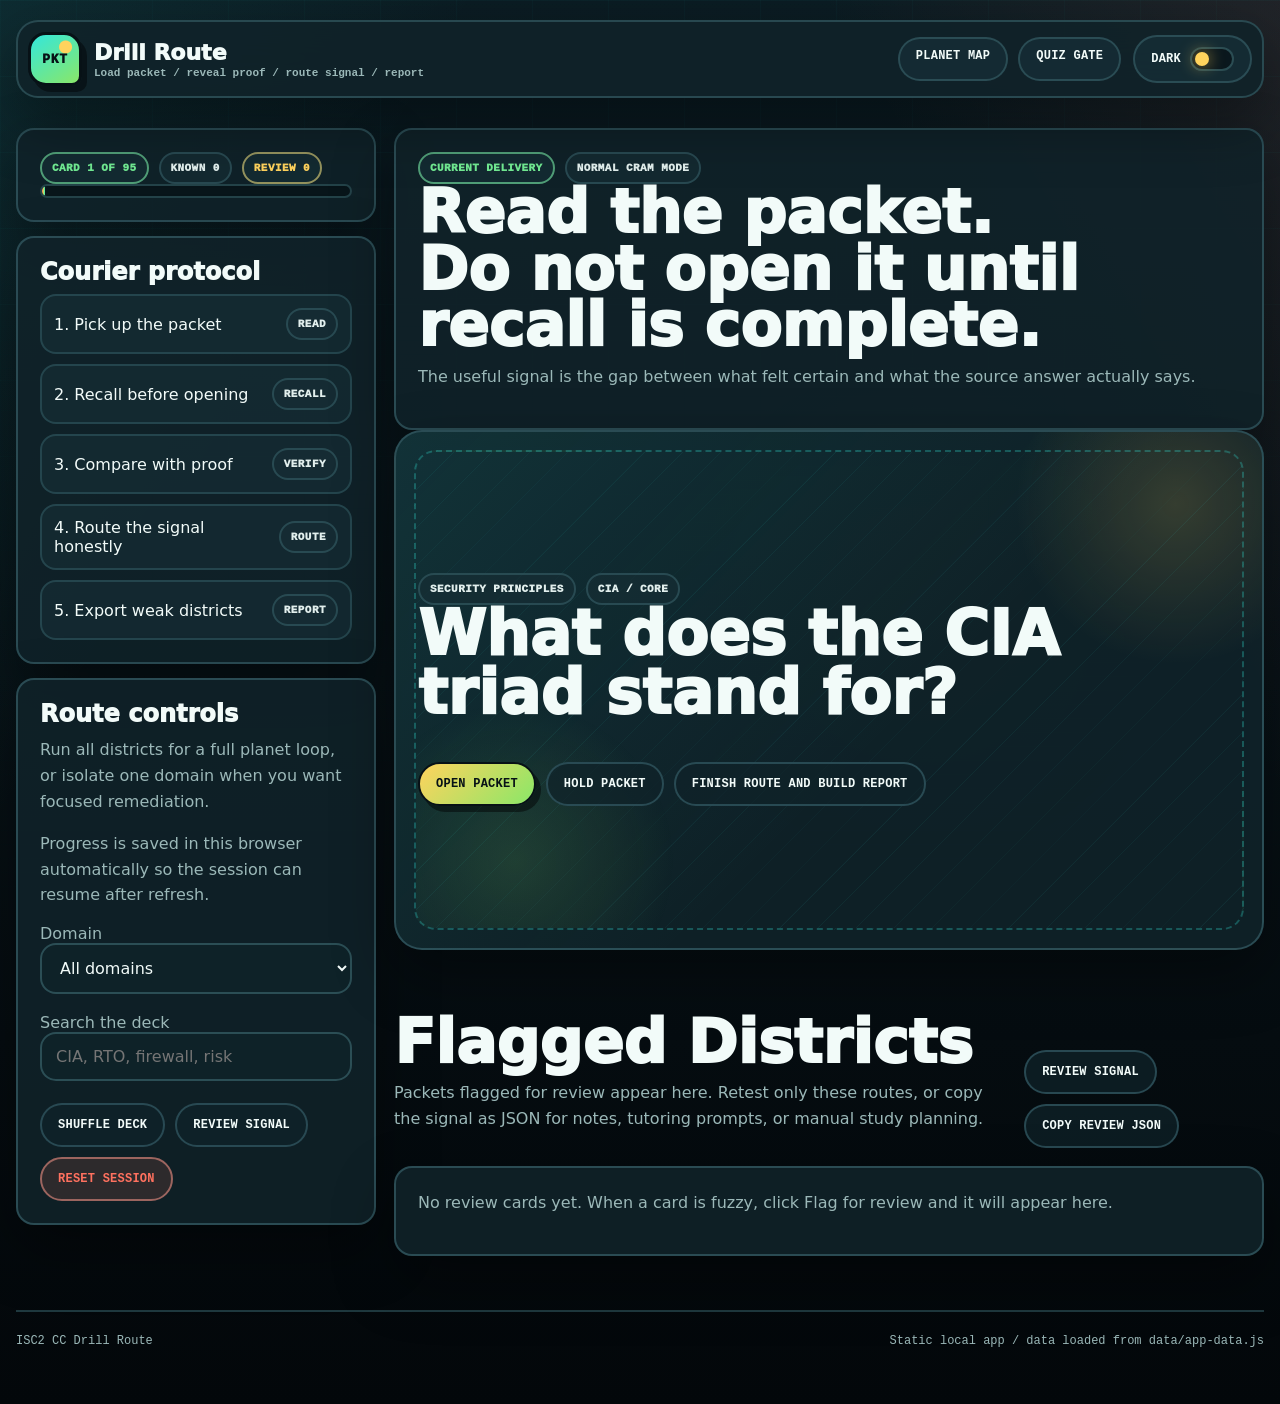
==== commit 5e28483f: "Gamify-Quiz-v1.0" ====
--- a/tools/drill/index.html
+++ b/tools/drill/index.html
@@ -5,7 +5,7 @@
   <meta name="viewport" content="width=device-width, initial-scale=1">
   <title>ISC2 CC Drill Route</title>
   <meta name="description" content="A cyber Messenger-inspired ISC2 CC recall route for weak-area delivery, review routing, and study reporting.">
-  <link rel="stylesheet" href="../../assets/styles.css">
+  <link rel="stylesheet" href="../../assets/styles.css?v=20260513">
 </head>
 <body>
   <div class="app-shell app-main">
@@ -146,7 +146,7 @@
   </div>
 
   <script src="../../data/app-data.js"></script>
-  <script src="../../assets/theme.js"></script>
+  <script src="../../assets/theme.js?v=20260513"></script>
   <script>
     const data = window.ISC2_CC_DATA || { domains: [], drills: [] }
     const allCards = data.drills || []
--- a/assets/styles.css
+++ b/assets/styles.css
@@ -1,25 +1,29 @@
 :root {
   color-scheme: dark;
   --scroll: 0;
-  --bg: oklch(10% 0.035 245);
-  --sky: oklch(16% 0.05 250);
-  --surface: oklch(18% 0.045 245);
-  --surface-2: oklch(24% 0.055 235);
-  --paper: oklch(97% 0.025 95);
-  --fg: oklch(96% 0.012 210);
-  --ink: oklch(16% 0.035 245);
-  --muted: oklch(74% 0.04 225);
-  --border: oklch(39% 0.06 235);
-  --accent: oklch(76% 0.18 188);
-  --accent-2: oklch(72% 0.18 255);
-  --sun: oklch(82% 0.18 82);
-  --coral: oklch(71% 0.19 28);
-  --good: oklch(73% 0.16 150);
-  --warn: oklch(82% 0.16 75);
-  --bad: oklch(68% 0.21 28);
-  --shadow: 0 28px 80px rgba(0, 0, 0, 0.34);
-  --soft-shadow: 0 18px 50px rgba(0, 0, 0, 0.22);
-  --radius: 26px;
+  --bg: #071116;
+  --bg-deep: #03070a;
+  --sky: #0b1c23;
+  --surface: #10232a;
+  --surface-2: #172f36;
+  --surface-3: #203e43;
+  --paper: #f7f2d8;
+  --fg: #f2fbf9;
+  --ink: #071116;
+  --muted: #9bb8b8;
+  --border: #31575f;
+  --accent: #33e7dc;
+  --accent-2: #8ae768;
+  --sun: #ffd35d;
+  --coral: #ff715f;
+  --good: #71ea92;
+  --warn: #ffd35d;
+  --bad: #ff715f;
+  --shadow-color: rgba(0, 0, 0, 0.36);
+  --shadow: 0 24px 60px var(--shadow-color);
+  --hard-shadow: 7px 8px 0 rgba(0, 0, 0, 0.42);
+  --radius: 18px;
+  --radius-lg: 28px;
   --font-display: "Arial Rounded MT Bold", "Trebuchet MS", "Segoe UI", system-ui, sans-serif;
   --font-body: -apple-system, BlinkMacSystemFont, "Segoe UI", system-ui, sans-serif;
   --font-mono: "JetBrains Mono", "IBM Plex Mono", ui-monospace, Menlo, monospace;
@@ -27,21 +31,26 @@
 
 :root[data-theme="light"] {
   color-scheme: light;
-  --bg: oklch(94% 0.04 90);
-  --sky: oklch(90% 0.05 220);
-  --surface: oklch(99% 0.018 95);
-  --surface-2: oklch(94% 0.035 110);
-  --paper: oklch(99% 0.018 95);
-  --fg: oklch(19% 0.04 245);
-  --ink: oklch(17% 0.035 245);
-  --muted: oklch(45% 0.04 230);
-  --border: oklch(78% 0.05 105);
-  --accent: oklch(54% 0.16 188);
-  --accent-2: oklch(52% 0.18 255);
-  --sun: oklch(76% 0.17 78);
-  --coral: oklch(62% 0.18 30);
-  --shadow: 0 22px 60px rgba(44, 58, 90, 0.18);
-  --soft-shadow: 0 14px 38px rgba(44, 58, 90, 0.14);
+  --bg: #e9f3e6;
+  --bg-deep: #d2e0df;
+  --sky: #dff2f0;
+  --surface: #fff9dd;
+  --surface-2: #ecf5dd;
+  --surface-3: #d8eddf;
+  --paper: #fffdf0;
+  --fg: #132428;
+  --ink: #071116;
+  --muted: #557078;
+  --border: #96b9a8;
+  --accent: #008f94;
+  --accent-2: #3f9f46;
+  --sun: #d89700;
+  --coral: #d85144;
+  --good: #257f45;
+  --warn: #a76f00;
+  --bad: #b93f36;
+  --shadow-color: rgba(31, 69, 77, 0.18);
+  --hard-shadow: 7px 8px 0 rgba(33, 59, 67, 0.22);
 }
 
 * {
@@ -60,9 +69,9 @@
   color: var(--fg);
   font-family: var(--font-body);
   background:
-    radial-gradient(circle at 18% calc(18% + var(--scroll) * 8%), color-mix(in oklch, var(--accent-2) 30%, transparent), transparent 24rem),
-    radial-gradient(circle at 84% 10%, color-mix(in oklch, var(--sun) 18%, transparent), transparent 20rem),
-    linear-gradient(180deg, var(--sky), var(--bg) 68%);
+    linear-gradient(120deg, rgba(51, 231, 220, 0.08), transparent 26rem),
+    linear-gradient(240deg, rgba(255, 113, 95, 0.09), transparent 25rem),
+    linear-gradient(180deg, var(--sky), var(--bg) 48%, var(--bg-deep));
 }
 
 body::before,
@@ -75,25 +84,19 @@
 }
 
 body::before {
-  opacity: 0.26;
+  opacity: 0.28;
   background-image:
-    linear-gradient(color-mix(in oklch, var(--accent) 16%, transparent) 1px, transparent 1px),
-    linear-gradient(90deg, color-mix(in oklch, var(--accent) 12%, transparent) 1px, transparent 1px);
-  background-size: 74px 74px;
-  mask-image: linear-gradient(180deg, black, transparent 78%);
+    linear-gradient(rgba(51, 231, 220, 0.14) 1px, transparent 1px),
+    linear-gradient(90deg, rgba(51, 231, 220, 0.1) 1px, transparent 1px);
+  background-size: 76px 76px;
+  mask-image: linear-gradient(180deg, black, transparent 76%);
 }
 
 body::after {
-  opacity: 0.34;
+  opacity: 0.3;
   background:
-    radial-gradient(circle at 78% calc(72% - var(--scroll) * 12%), color-mix(in oklch, var(--coral) 18%, transparent), transparent 18rem),
-    repeating-linear-gradient(0deg, transparent 0 11px, color-mix(in oklch, var(--accent) 6%, transparent) 12px);
-  mix-blend-mode: screen;
-}
-
-:root[data-theme="light"] body::after {
-  mix-blend-mode: multiply;
-  opacity: 0.18;
+    repeating-linear-gradient(0deg, transparent 0 13px, rgba(51, 231, 220, 0.06) 14px),
+    radial-gradient(circle at 72% calc(68% - var(--scroll) * 14%), rgba(138, 231, 104, 0.16), transparent 17rem);
 }
 
 a {
@@ -108,6 +111,49 @@
 .button,
 .nav-link {
   font: inherit;
+}
+
+h1,
+h2,
+h3,
+p {
+  margin-top: 0;
+}
+
+h1,
+h2,
+h3 {
+  font-family: var(--font-display);
+  font-weight: 950;
+  letter-spacing: 0;
+  text-wrap: balance;
+}
+
+h1 {
+  max-width: 840px;
+  margin-bottom: 18px;
+  font-size: clamp(44px, 6vw, 88px);
+  line-height: 0.92;
+}
+
+h2 {
+  margin-bottom: 10px;
+  font-size: clamp(32px, 4.7vw, 68px);
+  line-height: 0.94;
+}
+
+h3 {
+  margin-bottom: 10px;
+  font-size: 24px;
+  line-height: 1.02;
+}
+
+p {
+  line-height: 1.62;
+}
+
+.muted {
+  color: var(--muted);
 }
 
 .scroll-signal {
@@ -119,14 +165,14 @@
   height: 4px;
   transform: scaleX(var(--scroll));
   transform-origin: left center;
-  background: linear-gradient(90deg, var(--coral), var(--sun), var(--accent), var(--accent-2));
-  box-shadow: 0 0 26px color-mix(in oklch, var(--accent) 58%, transparent);
+  background: linear-gradient(90deg, var(--coral), var(--sun), var(--accent-2), var(--accent));
+  box-shadow: 0 0 22px rgba(51, 231, 220, 0.55);
   pointer-events: none;
 }
 
 .app-shell {
   position: relative;
-  width: min(1440px, calc(100% - 34px));
+  width: min(1460px, calc(100% - 32px));
   margin: 0 auto;
   padding: 16px 0 56px;
 }
@@ -136,14 +182,14 @@
   top: 12px;
   z-index: 40;
   display: grid;
-  grid-template-columns: minmax(220px, 1fr) auto auto;
+  grid-template-columns: minmax(250px, 1fr) auto auto;
   gap: 12px;
   align-items: center;
   padding: 10px;
-  border: 2px solid color-mix(in oklch, var(--border) 76%, transparent);
-  border-radius: 24px;
-  background: color-mix(in oklch, var(--surface) 82%, transparent);
-  box-shadow: var(--soft-shadow);
+  border: 2px solid color-mix(in srgb, var(--border) 74%, transparent);
+  border-radius: 22px;
+  background: color-mix(in srgb, var(--surface) 88%, transparent);
+  box-shadow: var(--shadow);
   backdrop-filter: blur(18px);
 }
 
@@ -155,18 +201,18 @@
 }
 
 .logo {
-  width: 52px;
-  height: 52px;
+  width: 54px;
+  height: 54px;
   flex: 0 0 auto;
   display: grid;
   place-items: center;
-  border: 2px solid var(--ink);
-  border-radius: 18px 18px 12px 18px;
+  border: 3px solid var(--ink);
+  border-radius: 18px 18px 10px 18px;
   color: var(--ink);
   background:
-    radial-gradient(circle at 72% 24%, var(--sun) 0 6px, transparent 7px),
+    radial-gradient(circle at 72% 25%, var(--sun) 0 6px, transparent 7px),
     linear-gradient(145deg, var(--accent), var(--accent-2));
-  box-shadow: 5px 5px 0 color-mix(in oklch, var(--ink) 72%, transparent);
+  box-shadow: 5px 6px 0 rgba(0, 0, 0, 0.42);
   font-family: var(--font-mono);
   font-size: 13px;
   font-weight: 950;
@@ -175,22 +221,18 @@
 
 .brand-title {
   font-family: var(--font-display);
-  font-size: 21px;
+  font-size: 22px;
   font-weight: 950;
-  letter-spacing: 0;
-}
-
-.brand-subtitle,
-.muted {
-  color: var(--muted);
 }
 
 .brand-subtitle {
+  max-width: 62vw;
   margin-top: 2px;
   overflow: hidden;
+  color: var(--muted);
   font-family: var(--font-mono);
   font-size: 11px;
-  font-weight: 750;
+  font-weight: 800;
   text-overflow: ellipsis;
   white-space: nowrap;
 }
@@ -218,10 +260,10 @@
 .button,
 button {
   min-height: 44px;
-  border: 2px solid color-mix(in oklch, var(--border) 78%, transparent);
+  border: 2px solid color-mix(in srgb, var(--border) 78%, transparent);
   border-radius: 999px;
   color: var(--fg);
-  background: color-mix(in oklch, var(--surface-2) 72%, transparent);
+  background: color-mix(in srgb, var(--surface-2) 78%, transparent);
   padding: 10px 16px;
   cursor: pointer;
   font-family: var(--font-mono);
@@ -229,7 +271,7 @@
   font-weight: 900;
   letter-spacing: 0.02em;
   text-transform: uppercase;
-  transition: transform 0.2s ease, background 0.2s ease, border-color 0.2s ease, box-shadow 0.2s ease;
+  transition: transform 0.18s ease, background 0.18s ease, border-color 0.18s ease, box-shadow 0.18s ease;
 }
 
 .nav-link:hover,
@@ -237,8 +279,8 @@
 .button:hover,
 button:hover {
   transform: translateY(-2px);
-  border-color: var(--ink);
-  box-shadow: 4px 4px 0 color-mix(in oklch, var(--accent) 72%, transparent);
+  border-color: var(--accent);
+  box-shadow: 4px 4px 0 rgba(51, 231, 220, 0.36);
 }
 
 .theme-toggle {
@@ -251,9 +293,9 @@
   width: 44px;
   height: 24px;
   padding: 3px;
-  border: 2px solid color-mix(in oklch, var(--border) 84%, transparent);
+  border: 2px solid color-mix(in srgb, var(--border) 84%, transparent);
   border-radius: 999px;
-  background: color-mix(in oklch, var(--bg) 62%, transparent);
+  background: color-mix(in srgb, var(--bg) 72%, transparent);
 }
 
 .theme-toggle-thumb {
@@ -262,7 +304,7 @@
   height: 14px;
   border-radius: 999px;
   background: var(--sun);
-  box-shadow: 0 0 16px color-mix(in oklch, var(--sun) 70%, transparent);
+  box-shadow: 0 0 16px rgba(255, 211, 93, 0.7);
   transform: translateX(0);
   transition: transform 0.2s ease, background 0.2s ease;
 }
@@ -276,244 +318,333 @@
 button.primary {
   border-color: var(--ink);
   color: var(--ink);
-  background: linear-gradient(135deg, var(--sun), var(--accent));
-  box-shadow: 5px 5px 0 color-mix(in oklch, var(--ink) 70%, transparent);
+  background: linear-gradient(135deg, var(--sun), var(--accent-2));
+  box-shadow: 5px 6px 0 rgba(0, 0, 0, 0.46);
 }
 
 .button.ghost,
 button.ghost {
-  background: color-mix(in oklch, var(--surface) 70%, transparent);
+  background: color-mix(in srgb, var(--surface) 72%, transparent);
 }
 
 .button.danger,
 button.danger {
-  color: color-mix(in oklch, var(--bad) 86%, white);
-  border-color: color-mix(in oklch, var(--bad) 52%, var(--border));
-  background: color-mix(in oklch, var(--bad) 13%, transparent);
+  color: var(--bad);
+  border-color: color-mix(in srgb, var(--bad) 52%, var(--border));
+  background: color-mix(in srgb, var(--bad) 13%, transparent);
 }
 
 .hero {
-  min-height: calc(100vh - 92px);
-  display: grid;
-  grid-template-columns: minmax(0, 0.92fr) minmax(420px, 1.08fr);
-  gap: clamp(20px, 4vw, 54px);
-  align-items: center;
-  padding: clamp(36px, 6vw, 74px) 0 36px;
-}
-
-.kicker {
-  display: inline-flex;
-  align-items: center;
-  gap: 10px;
-  margin-bottom: 18px;
-  color: var(--sun);
-  font-family: var(--font-mono);
-  font-size: 12px;
-  font-weight: 950;
-  letter-spacing: 0.08em;
-  text-transform: uppercase;
-}
-
-.kicker-dot {
-  width: 10px;
-  height: 10px;
-  border-radius: 50%;
-  background: var(--good);
-  box-shadow: 0 0 20px var(--good);
-}
-
-h1,
-h2,
-h3,
-p {
-  margin-top: 0;
-}
-
-h1,
-h2,
-h3 {
-  font-family: var(--font-display);
-  font-weight: 950;
-  letter-spacing: 0;
-  text-wrap: balance;
-}
-
-h1 {
-  max-width: 880px;
-  margin-bottom: 18px;
-  font-size: clamp(56px, 9.5vw, 138px);
-  line-height: 0.86;
-}
-
-h2 {
-  margin-bottom: 10px;
-  font-size: clamp(34px, 5vw, 74px);
-  line-height: 0.92;
-}
-
-h3 {
-  margin-bottom: 10px;
-  font-size: 25px;
-  line-height: 1;
-}
-
-.lead {
-  max-width: 740px;
-  color: color-mix(in oklch, var(--fg) 78%, var(--muted));
-  font-size: clamp(18px, 2vw, 24px);
-  line-height: 1.48;
-  text-wrap: pretty;
-}
-
-.hero-actions,
-.actions {
-  align-items: center;
-  margin-top: 22px;
-}
-
-.stats {
-  display: grid;
-  grid-template-columns: repeat(3, minmax(0, 1fr));
-  gap: 12px;
-  margin-top: 30px;
-}
-
+  min-height: calc(100vh - 170px);
+  display: grid;
+  grid-template-columns: minmax(300px, 0.7fr) minmax(430px, 1.05fr) minmax(280px, 0.62fr);
+  gap: clamp(14px, 2vw, 24px);
+  align-items: stretch;
+  padding: clamp(18px, 2.5vw, 28px) 0 20px;
+}
+
+.hero-copy,
+.readiness-panel,
+.mission-strip,
 .stat,
 .card,
 .panel,
 .tool-card,
 .console,
 .planet-stage,
-.route-message {
-  border: 2px solid color-mix(in oklch, var(--border) 78%, transparent);
+.route-message,
+.domain-chip,
+.mission-row {
+  border: 2px solid color-mix(in srgb, var(--border) 80%, transparent);
   border-radius: var(--radius);
-  background: color-mix(in oklch, var(--surface) 84%, transparent);
+  background: color-mix(in srgb, var(--surface) 88%, transparent);
   box-shadow: var(--shadow);
 }
 
-.stat {
-  min-height: 126px;
+.hero-copy,
+.readiness-panel {
+  align-self: stretch;
   display: flex;
   flex-direction: column;
+  padding: clamp(18px, 1.6vw, 22px);
+}
+
+.hero-copy {
   justify-content: space-between;
-  padding: 17px;
-}
-
-.stat strong {
-  color: var(--fg);
+}
+
+.lead {
+  max-width: 720px;
+  color: color-mix(in srgb, var(--fg) 82%, var(--muted));
+  font-size: clamp(17px, 1.6vw, 21px);
+  line-height: 1.5;
+  text-wrap: pretty;
+}
+
+.hero h1 {
+  font-size: clamp(36px, 3.2vw, 46px);
+  line-height: 1;
+}
+
+.hero-actions,
+.actions {
+  align-items: center;
+  margin-top: 22px;
+}
+
+.mission-strip {
+  display: grid;
+  gap: 10px;
+  margin-top: 18px;
+  padding: 12px;
+  background:
+    linear-gradient(135deg, rgba(51, 231, 220, 0.12), transparent),
+    color-mix(in srgb, var(--surface-2) 72%, transparent);
+}
+
+.mission-row {
+  display: grid;
+  grid-template-columns: 42px 1fr;
+  gap: 12px;
+  align-items: center;
+  padding: 9px;
+  border-radius: 14px;
+  box-shadow: none;
+  background: color-mix(in srgb, var(--bg) 30%, transparent);
+}
+
+.mission-icon {
+  width: 40px;
+  height: 40px;
+  display: grid;
+  place-items: center;
+  border: 2px solid var(--ink);
+  border-radius: 14px;
+  color: var(--ink);
+  background: var(--sun);
+  font-family: var(--font-mono);
+  font-weight: 950;
+}
+
+.mission-row strong {
+  display: block;
+  margin-bottom: 2px;
   font-family: var(--font-display);
-  font-size: clamp(42px, 5vw, 68px);
-  line-height: 0.86;
-}
-
-.stat span {
+}
+
+.mission-row span {
   color: var(--muted);
-  font-family: var(--font-mono);
-  font-size: 11px;
-  font-weight: 950;
-  letter-spacing: 0.04em;
-  text-transform: uppercase;
+  font-size: 13px;
+}
+
+.mission-row > .pill {
+  display: none;
 }
 
 .planet-stage {
   position: relative;
-  min-height: 660px;
+  min-height: 620px;
   overflow: hidden;
-  border-color: color-mix(in oklch, var(--accent) 48%, var(--border));
+  border-radius: var(--radius-lg);
+  border-color: color-mix(in srgb, var(--accent) 50%, var(--border));
   background:
-    radial-gradient(circle at 48% 42%, color-mix(in oklch, var(--accent-2) 34%, transparent), transparent 18rem),
-    linear-gradient(180deg, color-mix(in oklch, var(--sky) 82%, black), color-mix(in oklch, var(--bg) 92%, black));
+    radial-gradient(circle at 44% 40%, rgba(51, 231, 220, 0.18), transparent 19rem),
+    radial-gradient(circle at 70% 70%, rgba(138, 231, 104, 0.12), transparent 16rem),
+    linear-gradient(180deg, #0e2a31, #071116);
 }
 
 .planet-stage::before {
   content: "";
   position: absolute;
-  inset: 26px;
-  border: 2px dashed color-mix(in oklch, var(--accent) 36%, transparent);
-  border-radius: 44% 56% 48% 52%;
-  transform: rotate(calc(-9deg + var(--scroll) * 18deg));
+  inset: 24px;
+  border: 2px dashed rgba(51, 231, 220, 0.34);
+  border-radius: 46% 54% 50% 50%;
+  transform: rotate(calc(-8deg + var(--scroll) * 18deg));
+}
+
+.planet-stage::after {
+  content: "";
+  position: absolute;
+  inset: 0;
+  background-image:
+    linear-gradient(transparent 95%, rgba(51, 231, 220, 0.12) 96%),
+    linear-gradient(90deg, transparent 95%, rgba(51, 231, 220, 0.1) 96%);
+  background-size: 54px 54px;
+  opacity: 0.24;
+  pointer-events: none;
+}
+
+.planet-title {
+  position: absolute;
+  left: 22px;
+  top: 22px;
+  z-index: 3;
+  display: grid;
+  gap: 6px;
+}
+
+.planet-title strong {
+  font-family: var(--font-display);
+  font-size: 28px;
+}
+
+.planet-title span {
+  color: var(--muted);
+  font-family: var(--font-mono);
+  font-size: 11px;
+  font-weight: 800;
+  text-transform: uppercase;
 }
 
 .planet {
   position: absolute;
   left: 50%;
-  top: 48%;
-  width: min(70%, 460px);
+  top: 50%;
+  z-index: 1;
+  width: min(70%, 440px);
   aspect-ratio: 1;
   transform: translate(-50%, -50%) rotate(calc(var(--scroll) * -22deg));
   border: 3px solid var(--ink);
   border-radius: 50%;
   background:
     radial-gradient(circle at 28% 24%, var(--sun) 0 7%, transparent 7.5%),
-    radial-gradient(circle at 70% 36%, color-mix(in oklch, var(--coral) 78%, white) 0 10%, transparent 10.5%),
-    radial-gradient(circle at 58% 72%, color-mix(in oklch, var(--good) 76%, white) 0 13%, transparent 13.5%),
-    linear-gradient(145deg, oklch(77% 0.14 172), oklch(45% 0.16 205));
-  box-shadow: inset -28px -38px 0 color-mix(in oklch, var(--ink) 18%, transparent), 10px 14px 0 color-mix(in oklch, var(--ink) 42%, transparent);
+    radial-gradient(circle at 70% 36%, var(--coral) 0 10%, transparent 10.5%),
+    radial-gradient(circle at 58% 72%, var(--accent-2) 0 13%, transparent 13.5%),
+    radial-gradient(circle at 34% 70%, #f7f2d8 0 8%, transparent 8.5%),
+    linear-gradient(145deg, #56d7be, #206fa1);
+  box-shadow: inset -32px -42px 0 rgba(7, 17, 22, 0.2), 12px 16px 0 rgba(0, 0, 0, 0.38);
 }
 
 .planet::before,
 .planet::after {
   content: "";
   position: absolute;
-  border: 2px solid color-mix(in oklch, var(--ink) 68%, transparent);
+  border: 2px solid rgba(7, 17, 22, 0.76);
   border-radius: 999px;
-  background: color-mix(in oklch, var(--paper) 86%, transparent);
+  background: rgba(247, 242, 216, 0.86);
 }
 
 .planet::before {
-  width: 32%;
+  width: 34%;
   height: 12%;
-  left: 16%;
+  left: 15%;
   top: 52%;
   transform: rotate(-15deg);
 }
 
 .planet::after {
-  width: 26%;
+  width: 28%;
   height: 10%;
-  right: 18%;
-  bottom: 26%;
+  right: 17%;
+  bottom: 25%;
   transform: rotate(18deg);
+}
+
+.route-line {
+  position: absolute;
+  z-index: 2;
+  border: 2px solid rgba(51, 231, 220, 0.54);
+  border-left: 0;
+  border-bottom: 0;
+  border-radius: 999px;
+}
+
+.route-line.one {
+  left: 24%;
+  top: 30%;
+  width: 54%;
+  height: 34%;
+  transform: rotate(-12deg);
+}
+
+.route-line.two {
+  left: 18%;
+  top: 42%;
+  width: 64%;
+  height: 42%;
+  transform: rotate(22deg);
+  border-color: rgba(255, 211, 93, 0.52);
 }
 
 .courier {
   position: absolute;
   left: 50%;
   top: 50%;
-  width: 74px;
-  height: 74px;
+  z-index: 4;
+  width: 78px;
+  height: 78px;
   display: grid;
   place-items: center;
-  transform-origin: -118px -96px;
-  transform: translate(150px, -220px) rotate(calc(var(--scroll) * 75deg));
+  transform-origin: -124px -104px;
+  transform: translate(164px, -232px) rotate(calc(var(--scroll) * 75deg));
   border: 3px solid var(--ink);
   border-radius: 24px 24px 24px 8px;
   color: var(--ink);
   background: linear-gradient(145deg, var(--sun), var(--coral));
-  box-shadow: 6px 8px 0 color-mix(in oklch, var(--ink) 50%, transparent);
+  box-shadow: 6px 8px 0 rgba(0, 0, 0, 0.4);
   font-family: var(--font-mono);
   font-weight: 950;
+}
+
+.domain-chip {
+  position: absolute;
+  z-index: 4;
+  display: grid;
+  gap: 2px;
+  min-width: 128px;
+  padding: 10px;
+  border-radius: 16px;
+  box-shadow: 4px 5px 0 rgba(0, 0, 0, 0.35);
+  background: color-mix(in srgb, var(--paper) 94%, transparent);
+  color: var(--ink);
+}
+
+.domain-chip strong {
+  font-family: var(--font-mono);
+  font-size: 11px;
+  text-transform: uppercase;
+}
+
+.domain-chip span {
+  font-size: 13px;
+  font-weight: 800;
+}
+
+.domain-chip.security {
+  right: 26px;
+  top: 130px;
+}
+
+.domain-chip.risk {
+  left: 34px;
+  bottom: 158px;
+}
+
+.domain-chip.network {
+  right: 42px;
+  bottom: 90px;
 }
 
 .route-message {
   position: absolute;
-  width: min(72%, 330px);
+  z-index: 5;
+  width: min(74%, 330px);
   padding: 16px;
-  border-radius: 24px 24px 24px 8px;
-  background: color-mix(in oklch, var(--paper) 95%, transparent);
+  border-radius: 22px 22px 22px 8px;
+  background: color-mix(in srgb, var(--paper) 95%, transparent);
   color: var(--ink);
-  box-shadow: 6px 8px 0 color-mix(in oklch, var(--ink) 46%, transparent);
+  box-shadow: 6px 8px 0 rgba(0, 0, 0, 0.36);
 }
 
 .route-message.one {
   left: 24px;
-  top: 34px;
+  top: 92px;
 }
 
 .route-message.two {
   right: 24px;
-  bottom: 32px;
-  border-radius: 24px 24px 8px 24px;
+  bottom: 24px;
+  border-radius: 22px 22px 8px 22px;
 }
 
 .route-message strong {
@@ -526,22 +657,19 @@
 }
 
 .console {
-  position: absolute;
-  left: 24px;
-  right: 24px;
-  bottom: 24px;
   display: grid;
   gap: 10px;
-  padding: 18px;
-  border-radius: 20px;
-  background: color-mix(in oklch, var(--surface) 88%, transparent);
+  padding: 16px;
+  border-radius: 18px;
+  background: color-mix(in srgb, var(--bg) 42%, transparent);
+  box-shadow: none;
 }
 
 .console-line {
   display: grid;
-  grid-template-columns: 118px 1fr;
+  grid-template-columns: 112px 1fr;
   gap: 12px;
-  color: color-mix(in oklch, var(--fg) 82%, var(--muted));
+  color: color-mix(in srgb, var(--fg) 82%, var(--muted));
   font-family: var(--font-mono);
   font-size: 12px;
   line-height: 1.45;
@@ -549,6 +677,69 @@
 
 .console-key {
   color: var(--accent);
+  text-transform: uppercase;
+}
+
+.readiness-panel {
+  gap: 14px;
+}
+
+.readiness-panel .console {
+  margin-top: auto;
+}
+
+.readiness-score {
+  display: grid;
+  gap: 8px;
+  padding: 18px;
+  border: 2px solid var(--ink);
+  border-radius: 22px;
+  color: var(--ink);
+  background: linear-gradient(145deg, var(--accent), var(--accent-2));
+  box-shadow: var(--hard-shadow);
+}
+
+.readiness-score strong {
+  font-family: var(--font-display);
+  font-size: clamp(54px, 6vw, 82px);
+  line-height: 0.9;
+}
+
+.readiness-score span {
+  font-family: var(--font-mono);
+  font-size: 12px;
+  font-weight: 950;
+  text-transform: uppercase;
+}
+
+.stats {
+  display: grid;
+  gap: 12px;
+}
+
+.stat {
+  min-height: 112px;
+  display: flex;
+  flex-direction: column;
+  justify-content: space-between;
+  padding: 16px;
+  box-shadow: none;
+  background: color-mix(in srgb, var(--surface-2) 74%, transparent);
+}
+
+.stat strong {
+  color: var(--fg);
+  font-family: var(--font-display);
+  font-size: clamp(36px, 4.4vw, 60px);
+  line-height: 0.86;
+}
+
+.stat span {
+  color: var(--muted);
+  font-family: var(--font-mono);
+  font-size: 11px;
+  font-weight: 950;
+  letter-spacing: 0.04em;
   text-transform: uppercase;
 }
 
@@ -565,7 +756,7 @@
 }
 
 .section-head p {
-  max-width: 720px;
+  max-width: 760px;
 }
 
 .grid {
@@ -588,11 +779,14 @@
 }
 
 .tool-card {
-  min-height: 420px;
+  min-height: 390px;
   display: flex;
   flex-direction: column;
   align-items: flex-start;
-  border-radius: 34px;
+  border-radius: 24px;
+  background:
+    linear-gradient(135deg, rgba(51, 231, 220, 0.09), transparent 55%),
+    color-mix(in srgb, var(--surface) 88%, transparent);
 }
 
 .tool-card .button {
@@ -605,11 +799,11 @@
   margin-bottom: 18px;
   display: grid;
   place-items: center;
-  border: 2px solid var(--ink);
-  border-radius: 22px;
+  border: 3px solid var(--ink);
+  border-radius: 18px;
   color: var(--ink);
   background: linear-gradient(145deg, var(--accent), var(--sun));
-  box-shadow: 5px 6px 0 color-mix(in oklch, var(--ink) 48%, transparent);
+  box-shadow: 5px 6px 0 rgba(0, 0, 0, 0.42);
   font-family: var(--font-mono);
   font-size: 16px;
   font-weight: 950;
@@ -621,12 +815,13 @@
   margin: 22px 0;
   padding: 0;
   list-style: none;
-  color: color-mix(in oklch, var(--fg) 78%, var(--muted));
+  color: color-mix(in srgb, var(--fg) 80%, var(--muted));
 }
 
 .feature-list li {
   display: flex;
   gap: 10px;
+  line-height: 1.45;
 }
 
 .feature-list li::before {
@@ -634,10 +829,10 @@
   width: 10px;
   height: 10px;
   flex: 0 0 auto;
-  margin-top: 7px;
+  margin-top: 6px;
   border: 2px solid var(--ink);
   border-radius: 50%;
-  background: var(--accent);
+  background: var(--accent-2);
 }
 
 .app-main {
@@ -663,10 +858,10 @@
 .search,
 textarea {
   width: 100%;
-  border: 2px solid color-mix(in oklch, var(--border) 84%, transparent);
+  border: 2px solid color-mix(in srgb, var(--border) 84%, transparent);
   border-radius: 16px;
   color: var(--fg);
-  background: color-mix(in oklch, var(--surface) 78%, transparent);
+  background: color-mix(in srgb, var(--surface) 80%, transparent);
   padding: 13px 14px;
   outline: none;
 }
@@ -675,7 +870,7 @@
 .search:focus,
 textarea:focus {
   border-color: var(--accent);
-  box-shadow: 0 0 0 4px color-mix(in oklch, var(--accent) 20%, transparent);
+  box-shadow: 0 0 0 4px rgba(51, 231, 220, 0.18);
 }
 
 textarea {
@@ -687,27 +882,31 @@
 .progress-shell {
   height: 14px;
   overflow: hidden;
-  border: 2px solid color-mix(in oklch, var(--border) 70%, transparent);
+  border: 2px solid color-mix(in srgb, var(--border) 70%, transparent);
   border-radius: 999px;
-  background: color-mix(in oklch, var(--bg) 68%, transparent);
+  background: color-mix(in srgb, var(--bg) 68%, transparent);
 }
 
 .progress-bar {
   width: 0%;
   height: 100%;
   border-radius: inherit;
-  background: linear-gradient(90deg, var(--coral), var(--sun), var(--accent));
+  background: linear-gradient(90deg, var(--coral), var(--sun), var(--accent-2), var(--accent));
   transition: width 0.25s ease;
 }
 
 .flashcard,
 .quiz-card {
   position: relative;
-  min-height: 500px;
+  min-height: 520px;
   display: grid;
   align-content: center;
   overflow: hidden;
-  border-radius: 38px;
+  border-radius: 28px;
+  background:
+    radial-gradient(circle at 90% 14%, rgba(255, 211, 93, 0.16), transparent 10rem),
+    linear-gradient(135deg, rgba(51, 231, 220, 0.09), transparent 58%),
+    color-mix(in srgb, var(--surface) 90%, transparent);
 }
 
 .flashcard::before,
@@ -715,11 +914,11 @@
   content: "";
   position: absolute;
   inset: 18px;
-  border: 2px dashed color-mix(in oklch, var(--accent) 28%, transparent);
-  border-radius: 28px;
+  border: 2px dashed rgba(51, 231, 220, 0.28);
+  border-radius: 22px;
   background:
-    radial-gradient(circle at 88% 18%, color-mix(in oklch, var(--sun) 20%, transparent), transparent 9rem),
-    repeating-linear-gradient(135deg, transparent 0 26px, color-mix(in oklch, var(--accent) 8%, transparent) 27px);
+    repeating-linear-gradient(135deg, transparent 0 26px, rgba(51, 231, 220, 0.07) 27px),
+    radial-gradient(circle at 12% 86%, rgba(138, 231, 104, 0.13), transparent 10rem);
 }
 
 .flashcard > *,
@@ -731,18 +930,17 @@
 .question-title {
   margin-bottom: 18px;
   font-family: var(--font-display);
-  font-size: clamp(38px, 5.2vw, 76px);
-  line-height: 0.94;
-  letter-spacing: 0;
+  font-size: clamp(36px, 4.8vw, 72px);
+  line-height: 0.95;
 }
 
 .answer-box,
 .feedback {
   margin: 18px 0 0;
-  border: 2px solid color-mix(in oklch, var(--good) 46%, var(--border));
-  border-radius: 22px;
-  background: color-mix(in oklch, var(--good) 12%, var(--surface));
-  color: color-mix(in oklch, var(--fg) 90%, var(--good));
+  border: 2px solid color-mix(in srgb, var(--good) 46%, var(--border));
+  border-radius: 18px;
+  background: color-mix(in srgb, var(--good) 12%, var(--surface));
+  color: color-mix(in srgb, var(--fg) 90%, var(--good));
   line-height: 1.6;
   padding: 18px;
 }
@@ -757,10 +955,10 @@
   gap: 8px;
   min-height: 32px;
   padding: 7px 10px;
-  border: 2px solid color-mix(in oklch, var(--border) 72%, transparent);
+  border: 2px solid color-mix(in srgb, var(--border) 72%, transparent);
   border-radius: 999px;
-  color: color-mix(in oklch, var(--fg) 80%, var(--muted));
-  background: color-mix(in oklch, var(--surface-2) 66%, transparent);
+  color: color-mix(in srgb, var(--fg) 82%, var(--muted));
+  background: color-mix(in srgb, var(--surface-2) 68%, transparent);
   font-family: var(--font-mono);
   font-size: 11px;
   font-weight: 950;
@@ -770,17 +968,17 @@
 
 .pill.good {
   color: var(--good);
-  border-color: color-mix(in oklch, var(--good) 48%, var(--border));
+  border-color: color-mix(in srgb, var(--good) 48%, var(--border));
 }
 
 .pill.warn {
   color: var(--warn);
-  border-color: color-mix(in oklch, var(--warn) 48%, var(--border));
+  border-color: color-mix(in srgb, var(--warn) 48%, var(--border));
 }
 
 .pill.bad {
   color: var(--bad);
-  border-color: color-mix(in oklch, var(--bad) 48%, var(--border));
+  border-color: color-mix(in srgb, var(--bad) 48%, var(--border));
 }
 
 .option-list {
@@ -792,29 +990,29 @@
 .option {
   width: 100%;
   padding: 16px;
-  border-radius: 20px;
+  border-radius: 18px;
   text-align: left;
   line-height: 1.45;
   text-transform: none;
   letter-spacing: 0;
   font-family: var(--font-body);
   font-size: 16px;
-  font-weight: 700;
+  font-weight: 760;
 }
 
 .option.selected {
   border-color: var(--accent);
-  background: color-mix(in oklch, var(--accent) 18%, var(--surface));
+  background: color-mix(in srgb, var(--accent) 18%, var(--surface));
 }
 
 .option.correct {
   border-color: var(--good);
-  background: color-mix(in oklch, var(--good) 17%, var(--surface));
+  background: color-mix(in srgb, var(--good) 18%, var(--surface));
 }
 
 .option.wrong {
   border-color: var(--bad);
-  background: color-mix(in oklch, var(--bad) 16%, var(--surface));
+  background: color-mix(in srgb, var(--bad) 16%, var(--surface));
 }
 
 .table-list {
@@ -828,15 +1026,15 @@
   gap: 12px;
   align-items: center;
   padding: 12px;
-  border: 2px solid color-mix(in oklch, var(--border) 60%, transparent);
-  border-radius: 18px;
-  background: color-mix(in oklch, var(--surface-2) 62%, transparent);
+  border: 2px solid color-mix(in srgb, var(--border) 62%, transparent);
+  border-radius: 16px;
+  background: color-mix(in srgb, var(--surface-2) 64%, transparent);
 }
 
 .footer {
   margin-top: 54px;
   padding-top: 22px;
-  border-top: 2px solid color-mix(in oklch, var(--border) 62%, transparent);
+  border-top: 2px solid color-mix(in srgb, var(--border) 62%, transparent);
   color: var(--muted);
   display: flex;
   justify-content: space-between;
@@ -847,9 +1045,9 @@
 }
 
 .reveal-ready {
-  opacity: 0;
-  transform: translateY(26px) scale(0.985);
-  transition: opacity 0.7s ease, transform 0.7s ease;
+  opacity: 1;
+  transform: none;
+  transition: opacity 0.65s ease, transform 0.65s ease;
 }
 
 .reveal-ready.is-visible {
@@ -876,8 +1074,23 @@
   }
 }
 
+@media (max-width: 1180px) {
+  .hero {
+    grid-template-columns: 1fr 1fr;
+  }
+
+  .readiness-panel {
+    grid-column: 1 / -1;
+    display: grid;
+    grid-template-columns: 280px 1fr 1fr;
+  }
+
+  .readiness-panel .console {
+    margin-top: 0;
+  }
+}
+
 @media (max-width: 1060px) {
-  .hero,
   .workspace,
   .grid.two,
   .grid.three {
@@ -885,7 +1098,7 @@
   }
 
   .planet-stage {
-    min-height: 560px;
+    min-height: 570px;
   }
 
   .sidebar {
@@ -898,23 +1111,34 @@
   }
 }
 
+@media (max-width: 860px) {
+  .hero,
+  .readiness-panel {
+    grid-template-columns: 1fr;
+  }
+
+  .nav {
+    grid-template-columns: 1fr;
+    border-radius: 20px;
+  }
+
+  .brand-subtitle {
+    max-width: none;
+    white-space: normal;
+  }
+
+  .nav-links,
+  .nav-actions {
+    justify-content: stretch;
+  }
+}
+
 @media (max-width: 760px) {
   .app-shell {
-    width: min(100% - 22px, 1440px);
+    width: min(100% - 22px, 1460px);
     padding-top: 10px;
   }
 
-  .nav {
-    grid-template-columns: 1fr;
-    border-radius: 22px;
-  }
-
-  .brand-subtitle {
-    white-space: normal;
-  }
-
-  .nav-links,
-  .nav-actions,
   .nav-link,
   .theme-toggle,
   .button,
@@ -922,33 +1146,63 @@
     width: 100%;
   }
 
-  .stats {
-    grid-template-columns: 1fr;
-  }
-
   h1 {
-    font-size: clamp(48px, 18vw, 86px);
+    font-size: clamp(44px, 16vw, 78px);
   }
 
   .prompt-title,
   .question-title {
-    font-size: clamp(34px, 12vw, 58px);
+    font-size: clamp(32px, 11vw, 56px);
   }
 
   .planet-stage {
     min-height: 520px;
   }
 
-  .route-message {
+  .route-message,
+  .domain-chip {
     width: calc(100% - 34px);
+    left: 17px !important;
+    right: auto !important;
   }
 
   .route-message.two {
     bottom: 18px;
+  }
+
+  .domain-chip.security {
+    top: 116px;
+  }
+
+  .domain-chip.risk,
+  .domain-chip.network {
+    display: none;
+  }
+
+  .courier {
+    left: auto;
+    right: 22px;
+    top: 98px;
+    width: 58px;
+    height: 58px;
+    transform: none;
+  }
+
+  .mission-row {
+    grid-template-columns: 42px 1fr;
+  }
+
+  .mission-row .pill {
+    grid-column: 1 / -1;
   }
 
   .console-line {
     grid-template-columns: 1fr;
     gap: 2px;
   }
-}
+
+  .list-row {
+    align-items: flex-start;
+    flex-direction: column;
+  }
+}
